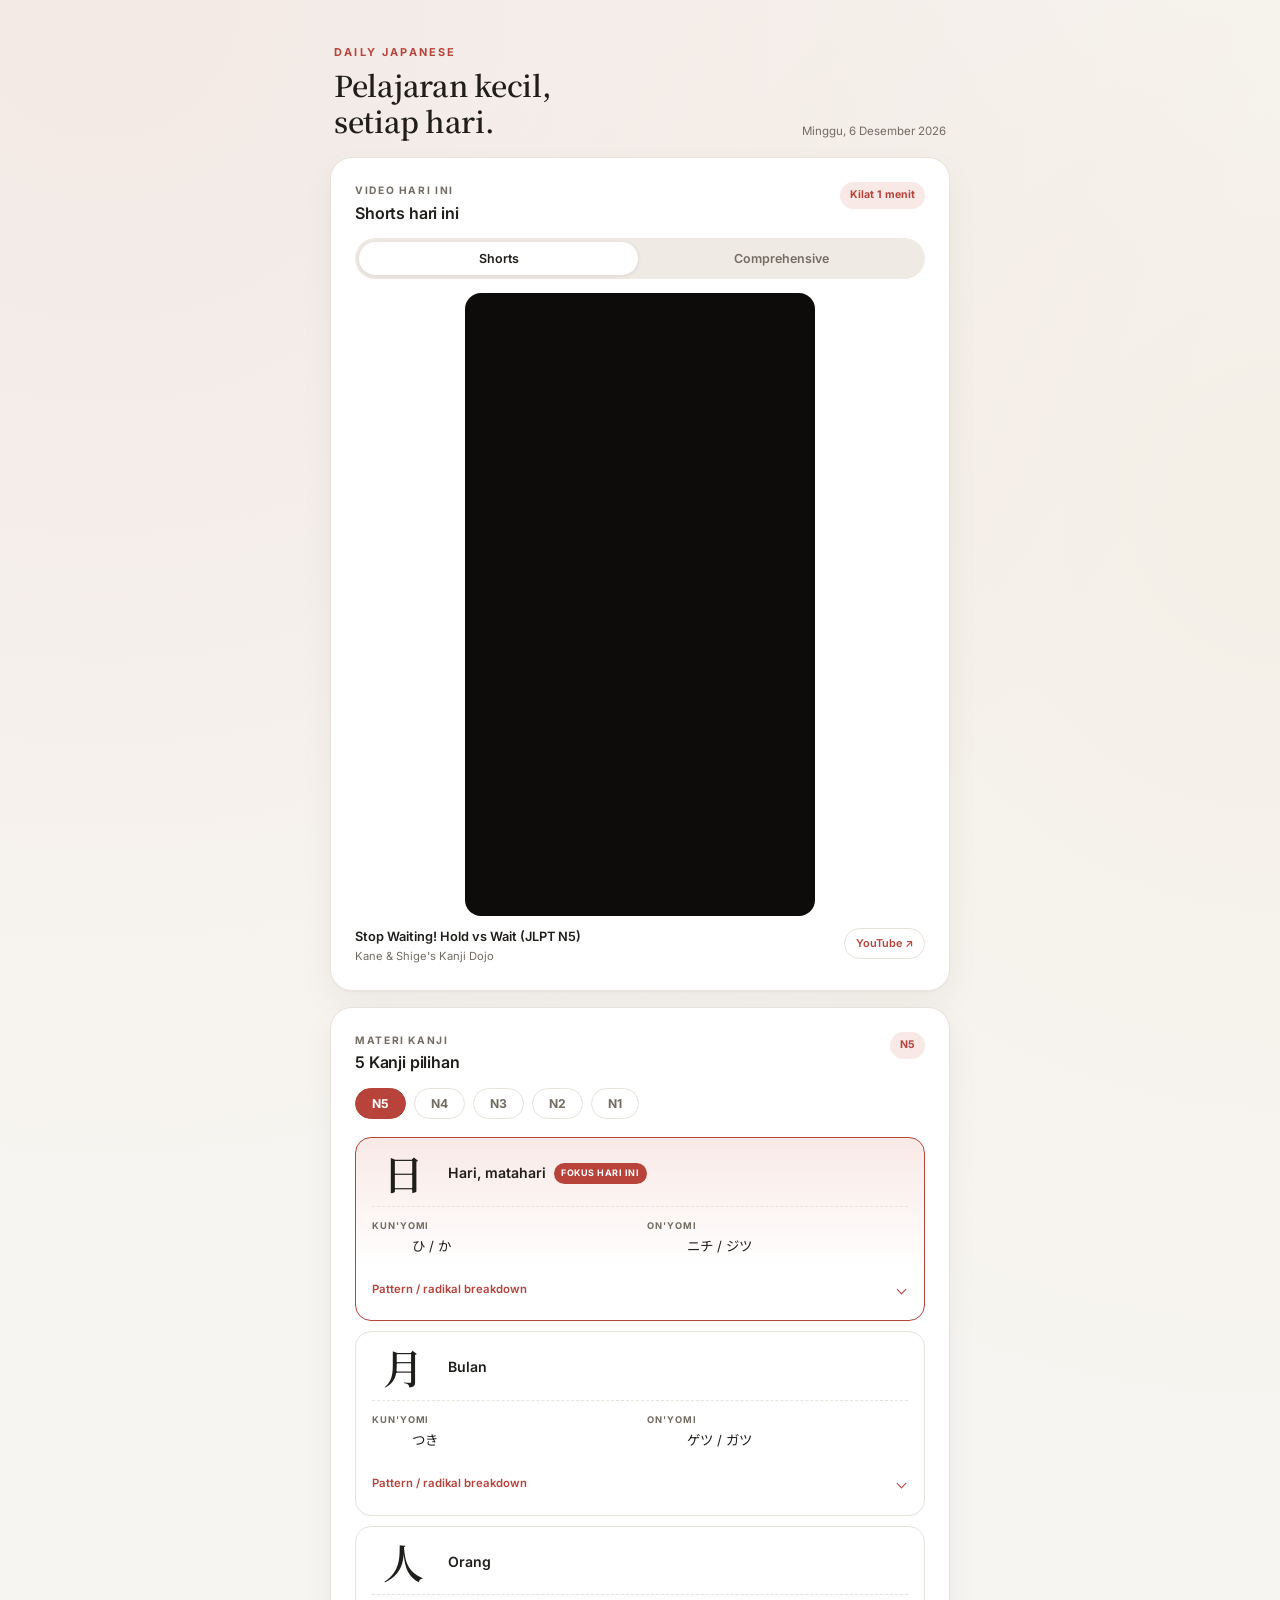
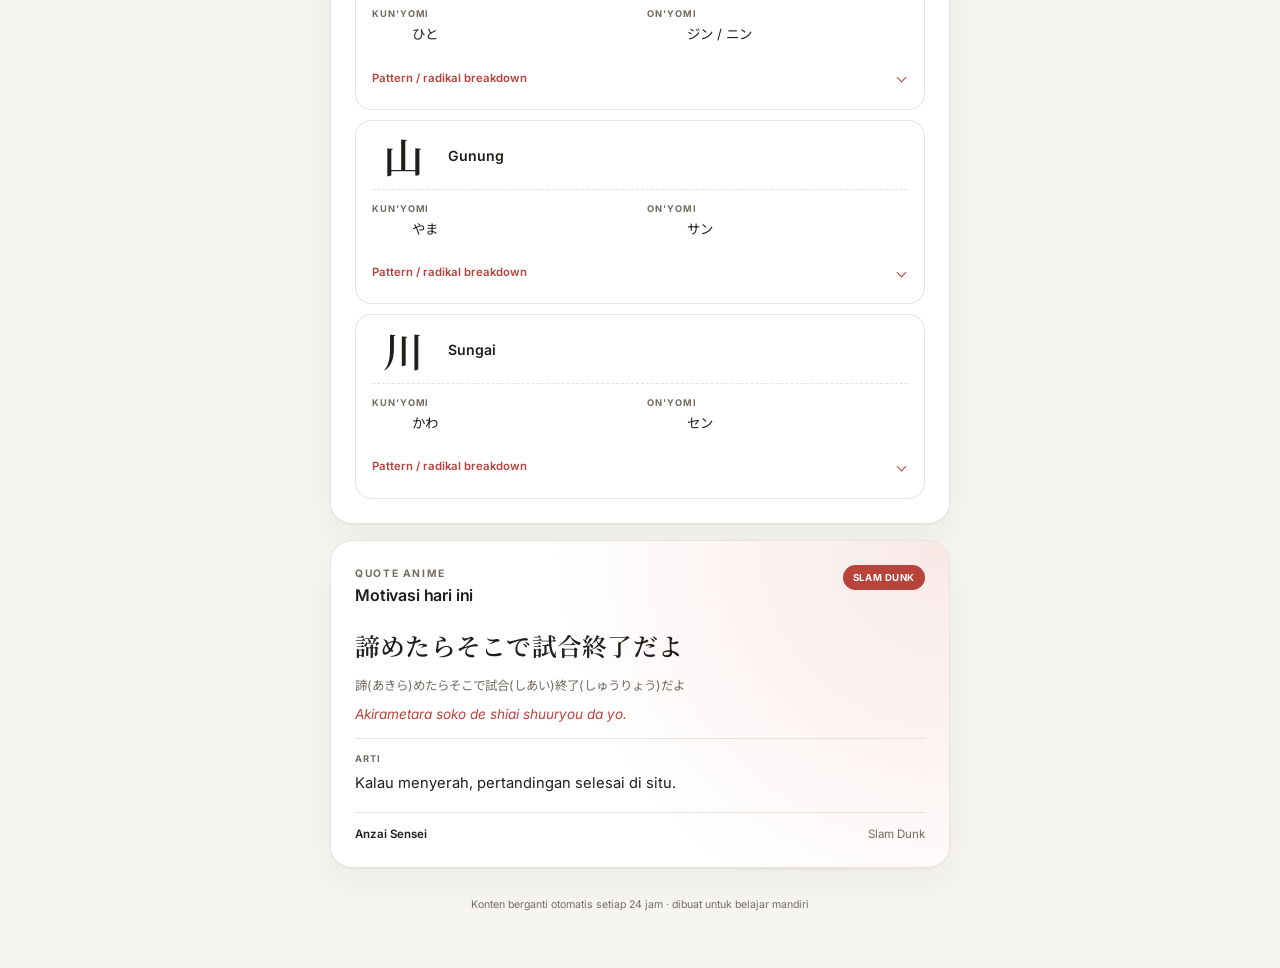
==== index.html @ 921d2162 "Initial commit daily japanese web" ====
<!DOCTYPE html>
<html lang="id">
<head>
  <meta charset="UTF-8">
  <meta name="viewport" content="width=device-width, initial-scale=1.0, viewport-fit=cover">
  <meta name="theme-color" content="#f7f5f1">
  <meta name="description" content="Belajar kanji JLPT N5 sampai N1 dan quote anime motivasi, diperbarui setiap hari.">
  <title>Daily Japanese — Kanji & Quote Anime</title>
  <link rel="preconnect" href="https://fonts.googleapis.com">
  <link rel="preconnect" href="https://fonts.gstatic.com" crossorigin>
  <link href="https://fonts.googleapis.com/css2?family=Inter:wght@400;500;600;700&family=Noto+Sans+JP:wght@400;500;700&family=Noto+Serif+JP:wght@500;600;700&display=swap" rel="stylesheet">
  <style>
    :root {
      --bg: #f7f5f1;
      --bg-soft: #efebe4;
      --surface: #ffffff;
      --text: #201e1a;
      --muted: #726c63;
      --line: #e7e2da;
      --accent: #b8433b;
      --accent-soft: #f8e9e6;
      --radius: 22px;
      --shadow: 0 1px 2px rgba(40, 32, 24, .04), 0 14px 34px rgba(40, 32, 24, .05);
    }

    * { box-sizing: border-box; }

    html {
      -webkit-text-size-adjust: 100%;
      scroll-behavior: smooth;
    }

    body {
      margin: 0;
      min-height: 100dvh;
      color: var(--text);
      font-family: "Inter", "Noto Sans JP", system-ui, -apple-system, sans-serif;
      line-height: 1.6;
      background:
        radial-gradient(circle at 8% 0%, rgba(184, 67, 59, .07), transparent 42%),
        radial-gradient(circle at 100% 20%, rgba(185, 138, 46, .05), transparent 38%),
        var(--bg);
      -webkit-font-smoothing: antialiased;
    }

    a { color: inherit; }

    button { font-family: inherit; }

    .shell {
      width: min(100% - 32px, 620px);
      margin: 0 auto;
      padding: 28px 0 calc(44px + env(safe-area-inset-bottom));
      display: flex;
      flex-direction: column;
      gap: 18px;
    }

    .site-header {
      display: flex;
      align-items: flex-end;
      justify-content: space-between;
      gap: 16px;
      padding: 0 4px;
    }

    .brand {
      margin: 0 0 6px;
      font-size: .68rem;
      font-weight: 700;
      letter-spacing: .2em;
      text-transform: uppercase;
      color: var(--accent);
    }

    .site-header h1 {
      margin: 0;
      font-family: "Noto Serif JP", serif;
      font-size: clamp(1.35rem, 5vw, 1.8rem);
      font-weight: 600;
      line-height: 1.25;
      letter-spacing: -.01em;
    }

    .site-header time {
      max-width: 42%;
      font-size: .72rem;
      line-height: 1.45;
      text-align: right;
      color: var(--muted);
    }

    .state {
      display: flex;
      flex-direction: column;
      align-items: center;
      gap: 12px;
      padding: 48px 22px;
      border: 1px solid var(--line);
      border-radius: var(--radius);
      background: var(--surface);
      color: var(--muted);
      font-size: .85rem;
      text-align: center;
      box-shadow: var(--shadow);
    }

    .state[hidden],
    .content[hidden] { display: none; }

    .state p { margin: 0; }

    .retry {
      border: 0;
      border-radius: 999px;
      padding: 9px 18px;
      background: var(--accent);
      color: #fff;
      font-size: .78rem;
      font-weight: 600;
      cursor: pointer;
    }

    .content {
      display: flex;
      flex-direction: column;
      gap: 16px;
    }

    .content > * {
      animation: rise .55s ease both;
    }

    .content > *:nth-child(2) { animation-delay: .04s; }
    .content > *:nth-child(3) { animation-delay: .08s; }
    .content > *:nth-child(4) { animation-delay: .12s; }

    .panel {
      padding: 18px;
      border: 1px solid var(--line);
      border-radius: var(--radius);
      background: var(--surface);
      box-shadow: var(--shadow);
    }

    .panel-head,
    .quote-head {
      display: flex;
      align-items: flex-start;
      justify-content: space-between;
      gap: 12px;
      margin-bottom: 14px;
    }

    .eyebrow {
      margin: 0 0 4px;
      font-size: .64rem;
      font-weight: 700;
      letter-spacing: .16em;
      text-transform: uppercase;
      color: var(--muted);
    }

    .panel h2 {
      margin: 0;
      font-size: 1rem;
      font-weight: 600;
      line-height: 1.35;
      letter-spacing: -.01em;
    }

    .video-desc,
    .level-tag {
      flex: 0 0 auto;
      padding: 5px 10px;
      border-radius: 999px;
      background: var(--accent-soft);
      color: var(--accent);
      font-size: .66rem;
      font-weight: 700;
      white-space: nowrap;
    }

    .segmented {
      display: grid;
      grid-template-columns: 1fr 1fr;
      gap: 4px;
      margin-bottom: 14px;
      padding: 4px;
      border-radius: 999px;
      background: var(--bg-soft);
    }

    .seg-btn {
      border: 0;
      border-radius: 999px;
      padding: 9px 12px;
      background: transparent;
      color: var(--muted);
      font-size: .78rem;
      font-weight: 600;
      cursor: pointer;
      transition: background .2s ease, color .2s ease, box-shadow .2s ease;
    }

    .seg-btn[aria-pressed="true"] {
      background: var(--surface);
      color: var(--text);
      box-shadow: 0 1px 5px rgba(40, 32, 24, .1);
    }

    .video-frame {
      position: relative;
      width: 100%;
      overflow: hidden;
      border-radius: 16px;
      background: #0d0c0b;
      transition: max-width .25s ease;
    }

    .video-frame.is-short {
      max-width: 320px;
      margin-inline: auto;
      aspect-ratio: 9 / 16;
    }

    .video-frame.is-wide {
      aspect-ratio: 16 / 9;
    }

    .player {
      position: absolute;
      inset: 0;
      width: 100%;
      height: 100%;
      border: 0;
      opacity: 1;
      transition: opacity .3s ease;
    }

    .player.is-loading { opacity: 0; }

    .video-loading {
      position: absolute;
      inset: 0;
      z-index: 2;
      display: flex;
      flex-direction: column;
      align-items: center;
      justify-content: center;
      gap: 10px;
      background: #11100f;
      color: #bdb7ae;
      font-size: .76rem;
    }

    .video-loading[hidden] { display: none; }

    .spinner {
      width: 18px;
      height: 18px;
      border: 2px solid rgba(114, 108, 99, .2);
      border-top-color: var(--accent);
      border-radius: 50%;
      animation: spin .8s linear infinite;
    }

    .spinner--light {
      border-color: rgba(255, 255, 255, .18);
      border-top-color: #fff;
    }

    .video-meta {
      display: flex;
      align-items: flex-start;
      justify-content: space-between;
      gap: 12px;
      margin-top: 12px;
    }

    .video-title {
      margin: 0;
      font-size: .8rem;
      font-weight: 600;
      line-height: 1.45;
    }

    .video-channel {
      margin: 2px 0 0;
      font-size: .7rem;
      color: var(--muted);
    }

    .watch-link {
      flex: 0 0 auto;
      padding: 6px 11px;
      border: 1px solid var(--line);
      border-radius: 999px;
      color: var(--accent);
      font-size: .68rem;
      font-weight: 600;
      text-decoration: none;
      transition: border-color .2s ease;
    }

    .watch-link:hover { border-color: var(--accent); }

    .level-tabs {
      display: flex;
      gap: 8px;
      margin-bottom: 14px;
      padding-bottom: 4px;
      overflow-x: auto;
      scrollbar-width: none;
    }

    .level-tabs::-webkit-scrollbar { display: none; }

    .level-btn {
      flex: 0 0 auto;
      padding: 7px 16px;
      border: 1px solid var(--line);
      border-radius: 999px;
      background: var(--surface);
      color: var(--muted);
      font-size: .76rem;
      font-weight: 700;
      cursor: pointer;
      transition: background .2s ease, border-color .2s ease, color .2s ease;
    }

    .level-btn[aria-pressed="true"] {
      border-color: var(--accent);
      background: var(--accent);
      color: #fff;
    }

    .kanji-list {
      display: grid;
      gap: 10px;
    }

    .kanji-card {
      padding: 15px 16px;
      border: 1px solid var(--line);
      border-radius: 16px;
      background: var(--surface);
      transition: border-color .2s ease, background .2s ease;
    }

    .kanji-card.is-focus {
      border-color: var(--accent);
      background: linear-gradient(180deg, var(--accent-soft), var(--surface) 72%);
    }

    .kanji-head {
      display: flex;
      align-items: center;
      gap: 14px;
    }

    .kanji-char {
      flex: 0 0 62px;
      font-family: "Noto Serif JP", serif;
      font-size: 2.55rem;
      font-weight: 600;
      line-height: 1;
      text-align: center;
    }

    .kanji-info {
      flex: 1;
      min-width: 0;
    }

    .kanji-title-row {
      display: flex;
      flex-wrap: wrap;
      align-items: center;
      gap: 8px;
    }

    .kanji-meaning {
      font-size: .88rem;
      font-weight: 600;
    }

    .focus-badge {
      padding: 3px 7px;
      border-radius: 999px;
      background: var(--accent);
      color: #fff;
      font-size: .56rem;
      font-weight: 700;
      letter-spacing: .06em;
      text-transform: uppercase;
      white-space: nowrap;
    }

    .readings {
      display: grid;
      grid-template-columns: 1fr 1fr;
      gap: 8px 14px;
      margin-top: 12px;
      padding-top: 12px;
      border-top: 1px dashed var(--line);
    }

    .reading-label {
      display: block;
      font-size: .58rem;
      font-weight: 700;
      letter-spacing: .1em;
      text-transform: uppercase;
      color: var(--muted);
    }

    .reading-value {
      display: block;
      margin-top: 2px;
      font-size: .84rem;
    }

    .pattern { margin-top: 8px; }

    .pattern summary {
      display: flex;
      align-items: center;
      justify-content: space-between;
      gap: 10px;
      padding: 7px 0;
      list-style: none;
      color: var(--accent);
      font-size: .71rem;
      font-weight: 600;
      cursor: pointer;
    }

    .pattern summary::-webkit-details-marker { display: none; }

    .chevron {
      width: 7px;
      height: 7px;
      margin-right: 3px;
      border-right: 1.5px solid currentColor;
      border-bottom: 1.5px solid currentColor;
      transform: rotate(45deg);
      transition: transform .2s ease;
    }

    .pattern[open] .chevron { transform: rotate(-135deg); }

    .pattern-text {
      margin: 0;
      padding: 5px 0 2px;
      color: var(--muted);
      font-size: .8rem;
      line-height: 1.7;
    }

    .quote-panel {
      background:
        radial-gradient(circle at 100% 0%, var(--accent-soft), transparent 58%),
        var(--surface);
    }

    .badge {
      flex: 0 0 auto;
      padding: 5px 10px;
      border-radius: 999px;
      background: var(--accent);
      color: #fff;
      font-size: .6rem;
      font-weight: 700;
      letter-spacing: .06em;
      text-transform: uppercase;
      white-space: nowrap;
    }

    .quote-body {
      margin: 16px 0 0;
      padding: 0;
    }

    .quote-kanji {
      margin: 0;
      font-family: "Noto Serif JP", serif;
      font-size: clamp(1.15rem, 4.6vw, 1.55rem);
      font-weight: 600;
      line-height: 1.8;
      letter-spacing: .01em;
    }

    .quote-furigana {
      margin: 8px 0 0;
      color: var(--muted);
      font-size: .78rem;
      line-height: 1.7;
    }

    .quote-romaji {
      margin: 8px 0 0;
      color: var(--accent);
      font-size: .85rem;
      font-style: italic;
      line-height: 1.6;
    }

    .quote-translation {
      margin: 12px 0 0;
      padding-top: 12px;
      border-top: 1px solid var(--line);
      font-size: .92rem;
      line-height: 1.7;
    }

    .quote-translation::before {
      content: "Arti";
      display: block;
      margin-bottom: 4px;
      color: var(--muted);
      font-size: .58rem;
      font-weight: 700;
      font-style: normal;
      letter-spacing: .1em;
      text-transform: uppercase;
    }

    .quote-source {
      display: flex;
      align-items: center;
      justify-content: space-between;
      gap: 12px;
      margin-top: 16px;
      padding-top: 12px;
      border-top: 1px solid var(--line);
      font-size: .72rem;
    }

    .quote-source #quoteCharacter { font-weight: 600; }

    .quote-anime { color: var(--muted); text-align: right; }

    .quote-panel.is-updating .quote-body {
      animation: quoteIn .45s ease;
    }

    .site-footer {
      padding-top: 2px;
      color: var(--muted);
      font-size: .66rem;
      text-align: center;
    }

    :focus-visible {
      outline: 2px solid var(--accent);
      outline-offset: 2px;
    }

    @keyframes spin { to { transform: rotate(360deg); } }

    @keyframes rise {
      from { opacity: 0; transform: translateY(10px); }
      to { opacity: 1; transform: translateY(0); }
    }

    @keyframes quoteIn {
      from { opacity: .35; transform: translateY(4px); }
      to { opacity: 1; transform: translateY(0); }
    }

    @media (min-width: 560px) {
      .shell { padding-top: 44px; }
      .panel { padding: 24px; }
      .video-frame.is-short { max-width: 350px; }
    }

    @media (prefers-color-scheme: dark) {
      :root {
        --bg: #12110f;
        --bg-soft: #211e1a;
        --surface: #1b1916;
        --text: #f2eee7;
        --muted: #a49c91;
        --line: #2e2a24;
        --accent: #e07a70;
        --accent-soft: #2c1e1b;
        --shadow: 0 1px 2px rgba(0, 0, 0, .2), 0 14px 34px rgba(0, 0, 0, .22);
      }

      .video-frame { background: #000; }

      .level-btn[aria-pressed="true"],
      .badge,
      .focus-badge,
      .retry { color: #1b1916; }
    }

    @media (prefers-reduced-motion: reduce) {
      html { scroll-behavior: auto; }
      .content > *,
      .quote-panel.is-updating .quote-body { animation: none; }
      .video-frame,
      .player,
      .seg-btn,
      .level-btn { transition: none; }
    }
  </style>
</head>
<body>
  <main class="shell" id="app">
    <header class="site-header">
      <div>
        <p class="brand">Daily Japanese</p>
        <h1>Pelajaran kecil,<br>setiap hari.</h1>
      </div>
      <time id="today" datetime=""></time>
    </header>

    <div class="state" id="state" role="status" aria-live="polite">
      <span class="spinner" aria-hidden="true"></span>
      <p id="stateText">Memuat data harian…</p>
      <button class="retry" id="retry" type="button" hidden>Coba lagi</button>
    </div>

    <div class="content" id="content" hidden>
      <section class="panel video-panel" aria-labelledby="videoHeading">
        <div class="panel-head">
          <div>
            <p class="eyebrow">Video hari ini</p>
            <h2 id="videoHeading">Pilih mode belajar</h2>
          </div>
          <span class="video-desc" id="videoDesc">—</span>
        </div>

        <div class="segmented" id="videoModes" role="group" aria-label="Mode video"></div>

        <div class="video-frame is-short" id="videoFrame">
          <iframe
            class="player is-loading"
            id="video"
            title="Video pembelajaran"
            src="about:blank"
            allow="accelerometer; autoplay; clipboard-write; encrypted-media; gyroscope; picture-in-picture; web-share"
            referrerpolicy="strict-origin-when-cross-origin"
            allowfullscreen
          ></iframe>
          <div class="video-loading" id="videoLoading">
            <span class="spinner spinner--light" aria-hidden="true"></span>
            <span>Memuat video…</span>
          </div>
        </div>

        <div class="video-meta">
          <div>
            <p class="video-title" id="videoTitle">—</p>
            <p class="video-channel" id="videoChannel">—</p>
          </div>
          <a class="watch-link" id="videoWatch" href="#" target="_blank" rel="noopener noreferrer">YouTube ↗</a>
        </div>
      </section>

      <section class="panel kanji-panel" aria-labelledby="kanjiHeading">
        <div class="panel-head">
          <div>
            <p class="eyebrow">Materi kanji</p>
            <h2><span id="kanjiCount">5</span> <span id="kanjiHeading">Kanji pilihan</span></h2>
          </div>
          <span class="level-tag" id="levelLabel">N5</span>
        </div>

        <div class="level-tabs" id="levelTabs" role="group" aria-label="Filter level JLPT"></div>
        <div class="kanji-list" id="kanjiList" aria-live="polite"></div>
      </section>

      <section class="panel quote-panel" id="quotePanel" aria-labelledby="quoteHeading">
        <div class="quote-head">
          <div>
            <p class="eyebrow">Quote anime</p>
            <h2 id="quoteHeading">Motivasi hari ini</h2>
          </div>
          <span class="badge" id="quoteBadge">Anime</span>
        </div>

        <blockquote class="quote-body">
          <p class="quote-kanji" id="quoteKanji"></p>
          <p class="quote-furigana" id="quoteFurigana"></p>
          <p class="quote-romaji" id="quoteRomaji"></p>
          <p class="quote-translation" id="quoteTranslation"></p>
        </blockquote>

        <footer class="quote-source">
          <span id="quoteCharacter">—</span>
          <span class="quote-anime" id="quoteAnime">—</span>
        </footer>
      </section>

      <p class="site-footer">Konten berganti otomatis setiap 24 jam · dibuat untuk belajar mandiri</p>
    </div>
  </main>

  <noscript>Website ini membutuhkan JavaScript untuk memuat materi harian.</noscript>
  <script src="app.js"></script>
</body>
</html>
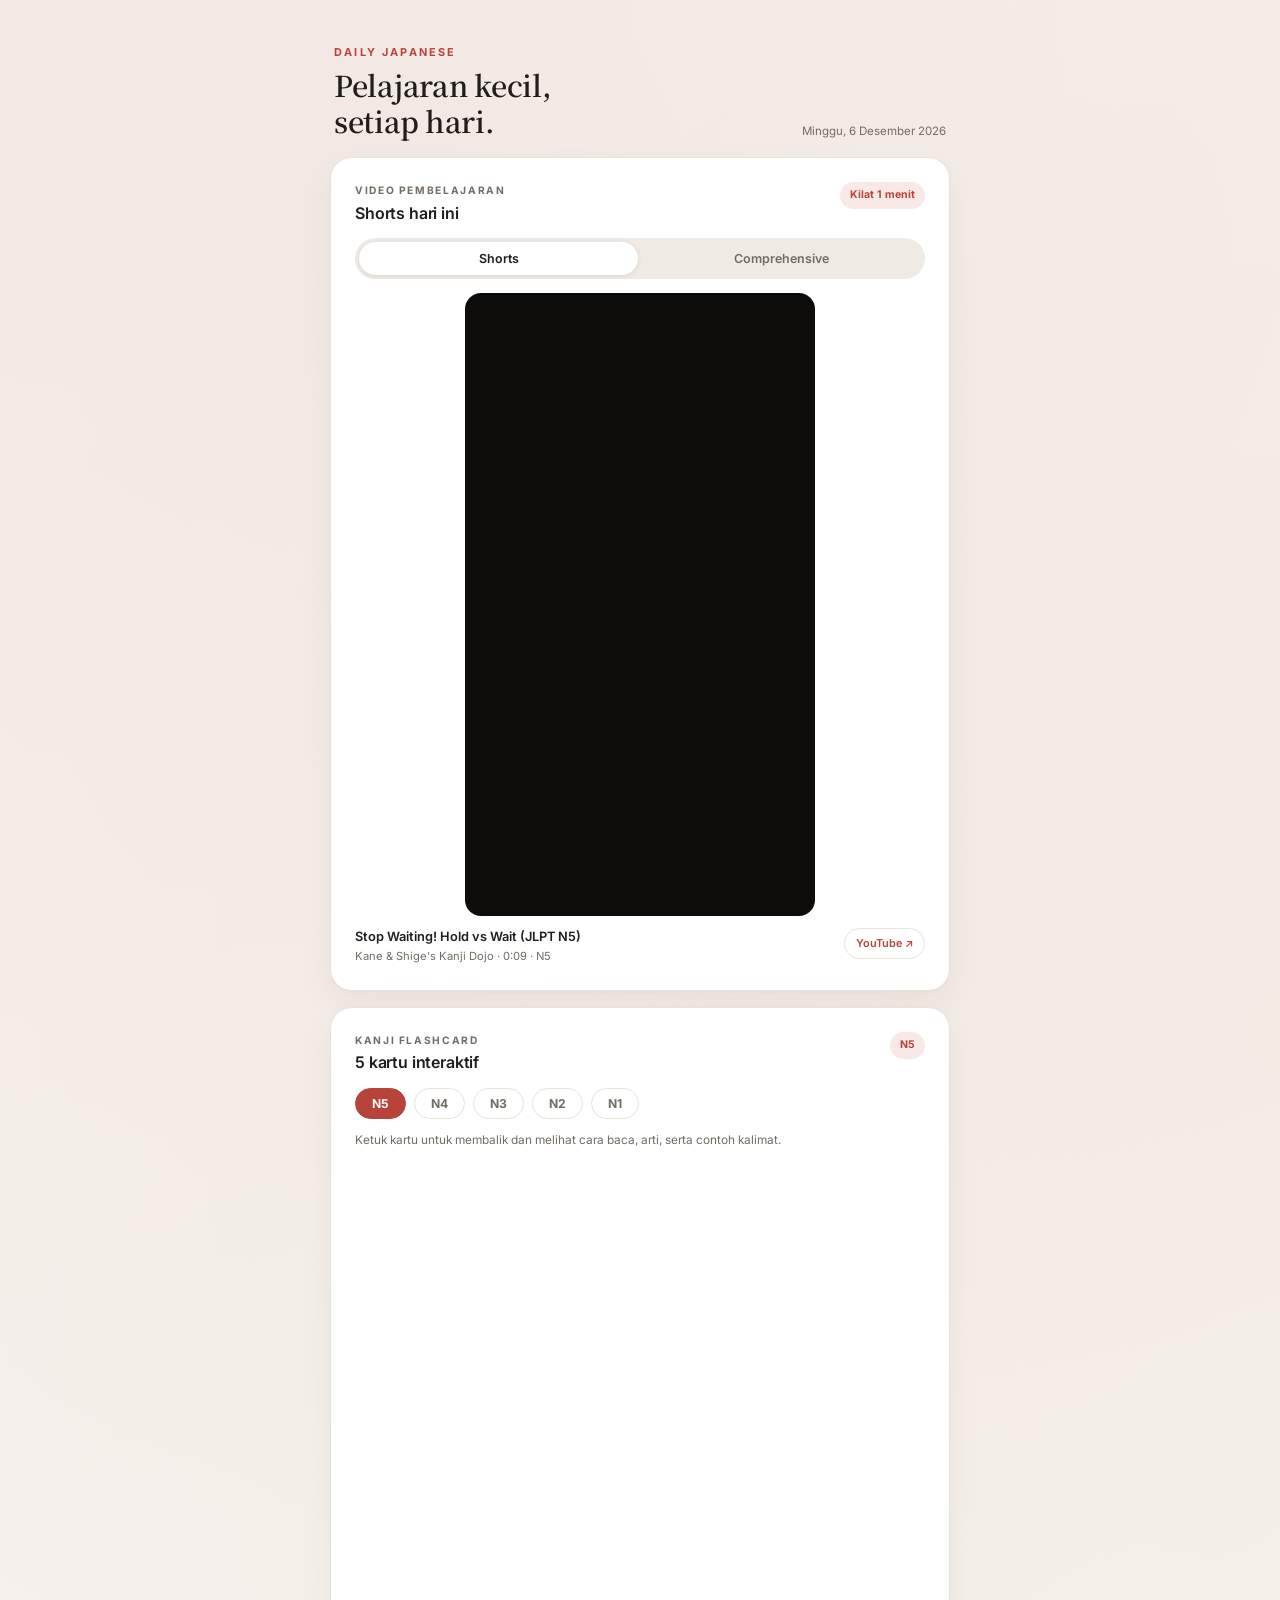
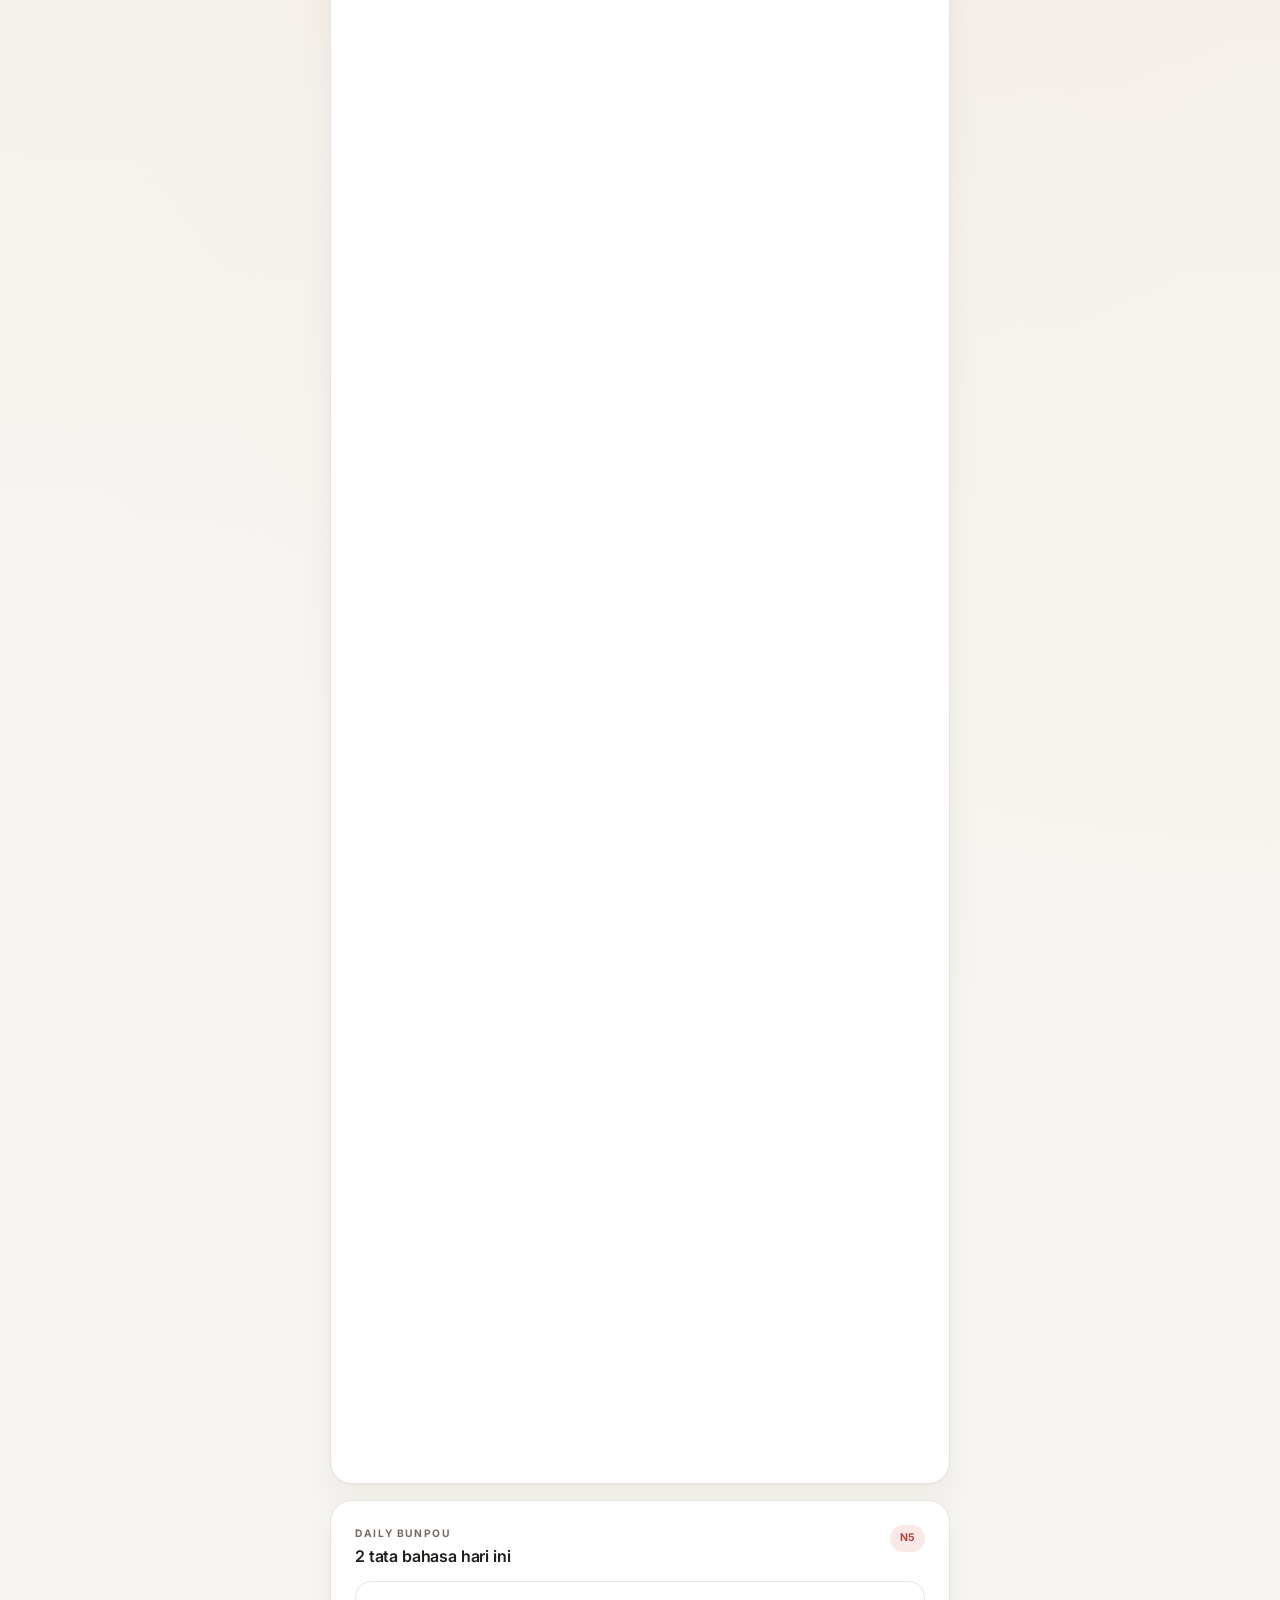
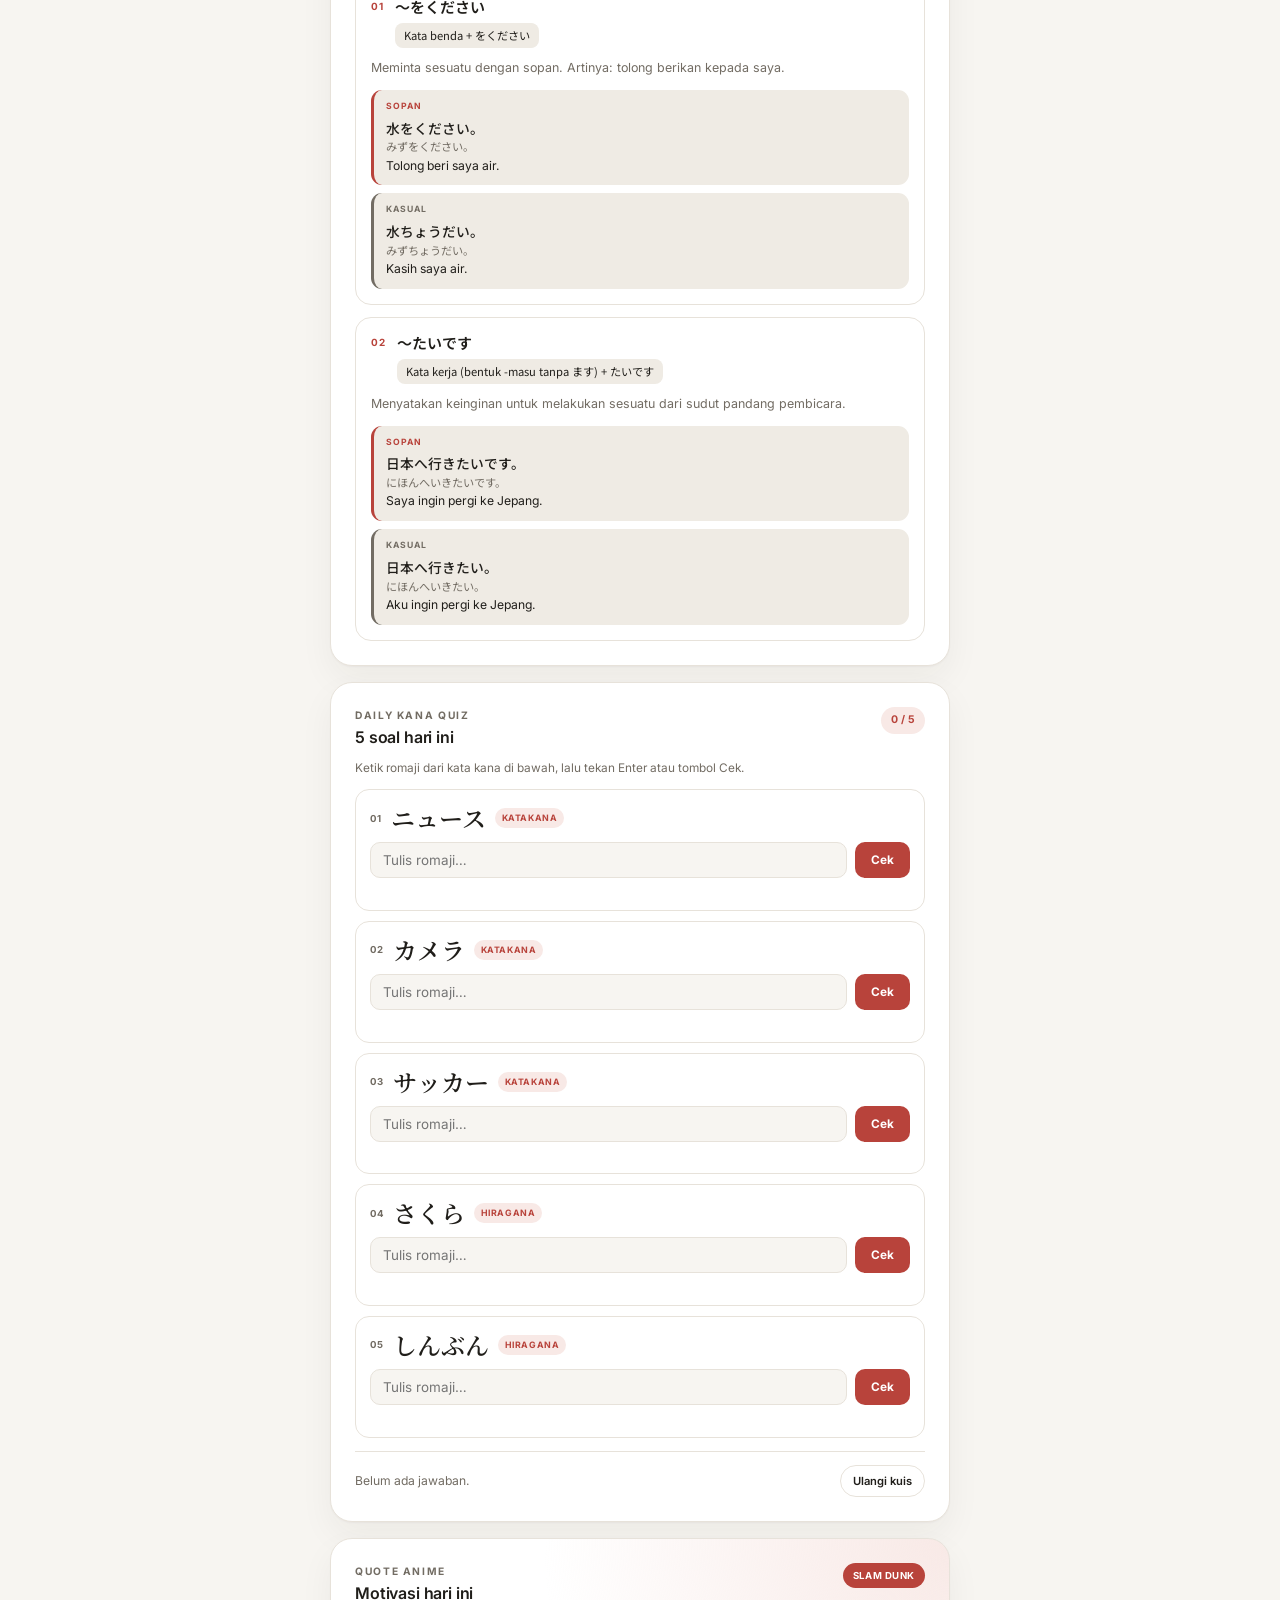
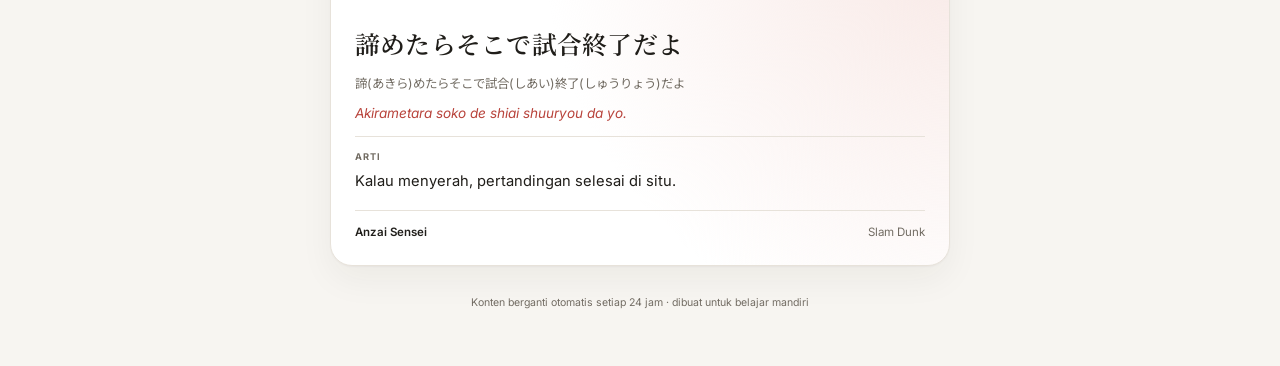
==== commit 73caba79: "Add flashcard, daily kana quiz, less than 40m video, and daily bunpou features" ====
--- a/index.html
+++ b/index.html
@@ -4,8 +4,8 @@
   <meta charset="UTF-8">
   <meta name="viewport" content="width=device-width, initial-scale=1.0, viewport-fit=cover">
   <meta name="theme-color" content="#f7f5f1">
-  <meta name="description" content="Belajar kanji JLPT N5 sampai N1 dan quote anime motivasi, diperbarui setiap hari.">
-  <title>Daily Japanese — Kanji & Quote Anime</title>
+  <meta name="description" content="Belajar kanji dengan flashcard, kuis kana harian, bunpou, video, dan quote anime motivasi.">
+  <title>Daily Japanese — Flashcard, Kuis Kana & Bunpou</title>
   <link rel="preconnect" href="https://fonts.googleapis.com">
   <link rel="preconnect" href="https://fonts.gstatic.com" crossorigin>
   <link href="https://fonts.googleapis.com/css2?family=Inter:wght@400;500;600;700&family=Noto+Sans+JP:wght@400;500;700&family=Noto+Serif+JP:wght@500;600;700&display=swap" rel="stylesheet">
@@ -19,6 +19,10 @@
       --line: #e7e2da;
       --accent: #b8433b;
       --accent-soft: #f8e9e6;
+      --success: #2f7d5b;
+      --success-soft: #e9f4ee;
+      --danger: #b8433b;
+      --danger-soft: #f8e9e6;
       --radius: 22px;
       --shadow: 0 1px 2px rgba(40, 32, 24, .04), 0 14px 34px rgba(40, 32, 24, .05);
     }
@@ -45,7 +49,9 @@
 
     a { color: inherit; }
 
-    button { font-family: inherit; }
+    button, input { font-family: inherit; }
+
+    [hidden] { display: none !important; }
 
     .shell {
       width: min(100% - 32px, 620px);
@@ -105,9 +111,6 @@
       box-shadow: var(--shadow);
     }
 
-    .state[hidden],
-    .content[hidden] { display: none; }
-
     .state p { margin: 0; }
 
     .retry {
@@ -127,13 +130,11 @@
       gap: 16px;
     }
 
-    .content > * {
-      animation: rise .55s ease both;
-    }
-
+    .content > * { animation: rise .55s ease both; }
     .content > *:nth-child(2) { animation-delay: .04s; }
     .content > *:nth-child(3) { animation-delay: .08s; }
     .content > *:nth-child(4) { animation-delay: .12s; }
+    .content > *:nth-child(5) { animation-delay: .16s; }
 
     .panel {
       padding: 18px;
@@ -181,6 +182,13 @@
       white-space: nowrap;
     }
 
+    .hint-text {
+      margin: -4px 0 12px;
+      color: var(--muted);
+      font-size: .74rem;
+      line-height: 1.55;
+    }
+
     .segmented {
       display: grid;
       grid-template-columns: 1fr 1fr;
@@ -224,9 +232,7 @@
       aspect-ratio: 9 / 16;
     }
 
-    .video-frame.is-wide {
-      aspect-ratio: 16 / 9;
-    }
+    .video-frame.is-wide { aspect-ratio: 16 / 9; }
 
     .player {
       position: absolute;
@@ -254,8 +260,6 @@
       font-size: .76rem;
     }
 
-    .video-loading[hidden] { display: none; }
-
     .spinner {
       width: 18px;
       height: 18px;
@@ -291,6 +295,13 @@
       color: var(--muted);
     }
 
+    .video-links {
+      display: flex;
+      flex-wrap: wrap;
+      justify-content: flex-end;
+      gap: 6px;
+    }
+
     .watch-link {
       flex: 0 0 auto;
       padding: 6px 11px;
@@ -308,7 +319,7 @@
     .level-tabs {
       display: flex;
       gap: 8px;
-      margin-bottom: 14px;
+      margin-bottom: 12px;
       padding-bottom: 4px;
       overflow-x: auto;
       scrollbar-width: none;
@@ -337,125 +348,449 @@
 
     .kanji-list {
       display: grid;
-      gap: 10px;
-    }
-
-    .kanji-card {
-      padding: 15px 16px;
+      gap: 12px;
+    }
+
+    .flashcard {
+      position: relative;
+      display: block;
+      width: 100%;
+      height: 390px;
+      padding: 0;
+      border: 0;
+      background: transparent;
+      color: var(--text);
+      font: inherit;
+      text-align: left;
+      perspective: 1200px;
+      cursor: pointer;
+    }
+
+    .flashcard-inner {
+      position: relative;
+      display: block;
+      width: 100%;
+      height: 100%;
+      transform-style: preserve-3d;
+      transition: transform .65s cubic-bezier(.2, .8, .2, 1);
+    }
+
+    .flashcard.is-flipped .flashcard-inner { transform: rotateY(180deg); }
+
+    .flashcard-face {
+      position: absolute;
+      inset: 0;
+      display: flex;
+      flex-direction: column;
+      padding: 18px;
+      border: 1px solid var(--line);
+      border-radius: 18px;
+      background: var(--surface);
+      box-shadow: var(--shadow);
+      overflow: hidden;
+      backface-visibility: hidden;
+      -webkit-backface-visibility: hidden;
+    }
+
+    .flashcard-front {
+      align-items: center;
+      justify-content: center;
+      gap: 14px;
+      text-align: center;
+      background: linear-gradient(180deg, var(--surface), var(--bg-soft));
+    }
+
+    .flashcard.is-focus .flashcard-face { border-color: var(--accent); }
+
+    .flashcard.is-focus .flashcard-front {
+      background: linear-gradient(180deg, var(--accent-soft), var(--surface) 78%);
+    }
+
+    .flashcard-badge {
+      position: absolute;
+      top: 13px;
+      left: 13px;
+      padding: 3px 8px;
+      border-radius: 999px;
+      background: var(--accent);
+      color: #fff;
+      font-size: .55rem;
+      font-weight: 700;
+      letter-spacing: .06em;
+      text-transform: uppercase;
+    }
+
+    .flashcard-index {
+      position: absolute;
+      top: 14px;
+      right: 15px;
+      color: var(--muted);
+      font-size: .6rem;
+      font-weight: 700;
+      letter-spacing: .1em;
+      text-transform: uppercase;
+    }
+
+    .flashcard-kanji {
+      font-family: "Noto Serif JP", serif;
+      font-size: 4.6rem;
+      font-weight: 600;
+      line-height: 1;
+    }
+
+    .flashcard-hint {
+      display: inline-flex;
+      align-items: center;
+      gap: 6px;
+      color: var(--muted);
+      font-size: .7rem;
+    }
+
+    .flashcard-hint::before {
+      content: "";
+      width: 7px;
+      height: 7px;
+      border-right: 1.5px solid currentColor;
+      border-top: 1.5px solid currentColor;
+      transform: rotate(45deg);
+    }
+
+    .flashcard-back {
+      transform: rotateY(180deg);
+      overflow-y: auto;
+      scrollbar-width: thin;
+    }
+
+    .flashcard-back-head {
+      display: flex;
+      align-items: center;
+      gap: 12px;
+      padding-bottom: 10px;
+      border-bottom: 1px solid var(--line);
+    }
+
+    .flashcard-back-info {
+      display: flex;
+      flex-direction: column;
+      min-width: 0;
+    }
+
+    .flashcard-back-kanji {
+      font-family: "Noto Serif JP", serif;
+      font-size: 2rem;
+      font-weight: 600;
+      line-height: 1;
+    }
+
+    .flashcard-back-meaning {
+      font-size: .85rem;
+      font-weight: 600;
+      line-height: 1.4;
+    }
+
+    .flashcard-back-level {
+      display: block;
+      margin-top: 2px;
+      color: var(--muted);
+      font-size: .6rem;
+      font-weight: 700;
+      letter-spacing: .1em;
+      text-transform: uppercase;
+    }
+
+    .flashcard-reading-grid {
+      display: grid;
+      grid-template-columns: 1fr 1fr;
+      gap: 8px;
+      padding: 10px 0;
+      border-bottom: 1px dashed var(--line);
+    }
+
+    .flashcard-reading-label {
+      display: block;
+      color: var(--muted);
+      font-size: .56rem;
+      font-weight: 700;
+      letter-spacing: .1em;
+      text-transform: uppercase;
+    }
+
+    .flashcard-reading-value {
+      display: block;
+      margin-top: 1px;
+      font-size: .8rem;
+    }
+
+    .flashcard-example,
+    .flashcard-pattern {
+      display: flex;
+      flex-direction: column;
+      gap: 2px;
+      margin-top: 10px;
+    }
+
+    .flashcard-pattern {
+      padding-top: 10px;
+      border-top: 1px dashed var(--line);
+    }
+
+    .example-label {
+      margin-bottom: 2px;
+      color: var(--accent);
+      font-size: .56rem;
+      font-weight: 700;
+      letter-spacing: .12em;
+      text-transform: uppercase;
+    }
+
+    .example-jp {
+      margin: 0;
+      font-family: "Noto Sans JP", sans-serif;
+      font-size: .86rem;
+      font-weight: 500;
+      line-height: 1.65;
+    }
+
+    .example-reading {
+      margin: 0;
+      color: var(--muted);
+      font-size: .7rem;
+      line-height: 1.55;
+    }
+
+    .example-meaning {
+      margin: 0;
+      font-size: .76rem;
+      line-height: 1.55;
+    }
+
+    .flashcard-pattern .pattern-text {
+      margin: 0;
+      color: var(--muted);
+      font-size: .7rem;
+      line-height: 1.55;
+    }
+
+    .grammar-list {
+      display: grid;
+      gap: 12px;
+    }
+
+    .grammar-card {
+      padding: 15px;
       border: 1px solid var(--line);
       border-radius: 16px;
       background: var(--surface);
+    }
+
+    .grammar-head {
+      display: flex;
+      align-items: flex-start;
+      gap: 11px;
+    }
+
+    .grammar-number {
+      flex: 0 0 auto;
+      padding-top: 2px;
+      color: var(--accent);
+      font-size: .62rem;
+      font-weight: 700;
+      letter-spacing: .08em;
+    }
+
+    .grammar-body {
+      min-width: 0;
+    }
+
+    .grammar-title {
+      margin: 0;
+      font-size: .94rem;
+      font-weight: 600;
+      line-height: 1.4;
+    }
+
+    .grammar-pattern {
+      display: inline-block;
+      margin-top: 5px;
+      padding: 4px 9px;
+      border-radius: 8px;
+      background: var(--bg-soft);
+      font-family: "Noto Sans JP", monospace;
+      font-size: .7rem;
+      line-height: 1.5;
+    }
+
+    .grammar-explanation {
+      margin: 10px 0 0;
+      color: var(--muted);
+      font-size: .78rem;
+      line-height: 1.65;
+    }
+
+    .grammar-examples {
+      display: grid;
+      gap: 8px;
+      margin-top: 11px;
+    }
+
+    .example-block {
+      padding: 10px 12px;
+      border-radius: 11px;
+      background: var(--bg-soft);
+    }
+
+    .example-block--formal { border-left: 3px solid var(--accent); }
+    .example-block--casual { border-left: 3px solid var(--muted); }
+
+    .example-tag {
+      display: block;
+      margin-bottom: 3px;
+      color: var(--accent);
+      font-size: .54rem;
+      font-weight: 700;
+      letter-spacing: .11em;
+      text-transform: uppercase;
+    }
+
+    .example-tag--casual { color: var(--muted); }
+
+    .quiz-list {
+      display: grid;
+      gap: 10px;
+    }
+
+    .quiz-item {
+      padding: 13px 14px;
+      border: 1px solid var(--line);
+      border-radius: 14px;
+      background: var(--surface);
       transition: border-color .2s ease, background .2s ease;
     }
 
-    .kanji-card.is-focus {
-      border-color: var(--accent);
-      background: linear-gradient(180deg, var(--accent-soft), var(--surface) 72%);
-    }
-
-    .kanji-head {
-      display: flex;
+    .quiz-item.is-correct {
+      border-color: var(--success);
+      background: var(--success-soft);
+    }
+
+    .quiz-item.is-wrong {
+      border-color: var(--danger);
+      background: var(--danger-soft);
+    }
+
+    .quiz-question {
+      display: flex;
+      flex-wrap: wrap;
       align-items: center;
-      gap: 14px;
-    }
-
-    .kanji-char {
-      flex: 0 0 62px;
+      gap: 9px;
+    }
+
+    .quiz-number {
+      color: var(--muted);
+      font-size: .6rem;
+      font-weight: 700;
+      letter-spacing: .08em;
+    }
+
+    .quiz-kana {
       font-family: "Noto Serif JP", serif;
-      font-size: 2.55rem;
-      font-weight: 600;
-      line-height: 1;
-      text-align: center;
-    }
-
-    .kanji-info {
+      font-size: 1.5rem;
+      font-weight: 600;
+      line-height: 1.25;
+    }
+
+    .quiz-type {
+      padding: 3px 7px;
+      border-radius: 999px;
+      background: var(--accent-soft);
+      color: var(--accent);
+      font-size: .55rem;
+      font-weight: 700;
+      letter-spacing: .07em;
+      text-transform: uppercase;
+    }
+
+    .quiz-form {
+      display: flex;
+      gap: 8px;
+      margin-top: 9px;
+    }
+
+    .quiz-input {
       flex: 1;
       min-width: 0;
-    }
-
-    .kanji-title-row {
-      display: flex;
-      flex-wrap: wrap;
-      align-items: center;
-      gap: 8px;
-    }
-
-    .kanji-meaning {
-      font-size: .88rem;
-      font-weight: 600;
-    }
-
-    .focus-badge {
-      padding: 3px 7px;
-      border-radius: 999px;
+      padding: 9px 12px;
+      border: 1px solid var(--line);
+      border-radius: 10px;
+      background: var(--bg);
+      color: var(--text);
+      font-size: .84rem;
+    }
+
+    .quiz-input:focus {
+      border-color: var(--accent);
+      outline: none;
+      box-shadow: 0 0 0 3px var(--accent-soft);
+    }
+
+    .quiz-input:disabled { opacity: .7; }
+
+    .quiz-submit {
+      flex: 0 0 auto;
+      border: 0;
+      border-radius: 10px;
+      padding: 0 16px;
       background: var(--accent);
       color: #fff;
-      font-size: .56rem;
-      font-weight: 700;
-      letter-spacing: .06em;
-      text-transform: uppercase;
-      white-space: nowrap;
-    }
-
-    .readings {
-      display: grid;
-      grid-template-columns: 1fr 1fr;
-      gap: 8px 14px;
-      margin-top: 12px;
-      padding-top: 12px;
-      border-top: 1px dashed var(--line);
-    }
-
-    .reading-label {
-      display: block;
-      font-size: .58rem;
-      font-weight: 700;
-      letter-spacing: .1em;
-      text-transform: uppercase;
-      color: var(--muted);
-    }
-
-    .reading-value {
-      display: block;
-      margin-top: 2px;
-      font-size: .84rem;
-    }
-
-    .pattern { margin-top: 8px; }
-
-    .pattern summary {
+      font-size: .74rem;
+      font-weight: 700;
+      cursor: pointer;
+    }
+
+    .quiz-submit:disabled { opacity: .55; cursor: default; }
+
+    .quiz-feedback {
+      min-height: 1.1em;
+      margin: 6px 0 0;
+      font-size: .72rem;
+      font-weight: 600;
+    }
+
+    .quiz-feedback.is-correct { color: var(--success); }
+    .quiz-feedback.is-wrong { color: var(--danger); }
+
+    .quiz-footer {
       display: flex;
       align-items: center;
       justify-content: space-between;
-      gap: 10px;
-      padding: 7px 0;
-      list-style: none;
+      gap: 12px;
+      margin-top: 13px;
+      padding-top: 13px;
+      border-top: 1px solid var(--line);
+    }
+
+    .quiz-message {
+      margin: 0;
+      color: var(--muted);
+      font-size: .76rem;
+      line-height: 1.5;
+    }
+
+    .ghost-btn {
+      flex: 0 0 auto;
+      padding: 8px 12px;
+      border: 1px solid var(--line);
+      border-radius: 999px;
+      background: transparent;
+      color: var(--text);
+      font-size: .7rem;
+      font-weight: 600;
+      cursor: pointer;
+      transition: border-color .2s ease, color .2s ease;
+    }
+
+    .ghost-btn:hover {
+      border-color: var(--accent);
       color: var(--accent);
-      font-size: .71rem;
-      font-weight: 600;
-      cursor: pointer;
-    }
-
-    .pattern summary::-webkit-details-marker { display: none; }
-
-    .chevron {
-      width: 7px;
-      height: 7px;
-      margin-right: 3px;
-      border-right: 1.5px solid currentColor;
-      border-bottom: 1.5px solid currentColor;
-      transform: rotate(45deg);
-      transition: transform .2s ease;
-    }
-
-    .pattern[open] .chevron { transform: rotate(-135deg); }
-
-    .pattern-text {
-      margin: 0;
-      padding: 5px 0 2px;
-      color: var(--muted);
-      font-size: .8rem;
-      line-height: 1.7;
     }
 
     .quote-panel {
@@ -541,9 +876,7 @@
 
     .quote-anime { color: var(--muted); text-align: right; }
 
-    .quote-panel.is-updating .quote-body {
-      animation: quoteIn .45s ease;
-    }
+    .quote-panel.is-updating .quote-body { animation: quoteIn .45s ease; }
 
     .site-footer {
       padding-top: 2px;
@@ -573,6 +906,7 @@
       .shell { padding-top: 44px; }
       .panel { padding: 24px; }
       .video-frame.is-short { max-width: 350px; }
+      .flashcard { height: 370px; }
     }
 
     @media (prefers-color-scheme: dark) {
@@ -585,6 +919,10 @@
         --line: #2e2a24;
         --accent: #e07a70;
         --accent-soft: #2c1e1b;
+        --success: #6fbf95;
+        --success-soft: #1b2a22;
+        --danger: #e07a70;
+        --danger-soft: #2c1e1b;
         --shadow: 0 1px 2px rgba(0, 0, 0, .2), 0 14px 34px rgba(0, 0, 0, .22);
       }
 
@@ -593,13 +931,16 @@
       .level-btn[aria-pressed="true"],
       .badge,
       .focus-badge,
-      .retry { color: #1b1916; }
+      .flashcard-badge,
+      .retry,
+      .quiz-submit { color: #1b1916; }
     }
 
     @media (prefers-reduced-motion: reduce) {
       html { scroll-behavior: auto; }
       .content > *,
       .quote-panel.is-updating .quote-body { animation: none; }
+      .flashcard-inner,
       .video-frame,
       .player,
       .seg-btn,
@@ -627,7 +968,7 @@
       <section class="panel video-panel" aria-labelledby="videoHeading">
         <div class="panel-head">
           <div>
-            <p class="eyebrow">Video hari ini</p>
+            <p class="eyebrow">Video pembelajaran</p>
             <h2 id="videoHeading">Pilih mode belajar</h2>
           </div>
           <span class="video-desc" id="videoDesc">—</span>
@@ -656,21 +997,54 @@
             <p class="video-title" id="videoTitle">—</p>
             <p class="video-channel" id="videoChannel">—</p>
           </div>
-          <a class="watch-link" id="videoWatch" href="#" target="_blank" rel="noopener noreferrer">YouTube ↗</a>
+          <div class="video-links">
+            <a class="watch-link" id="videoWatch" href="#" target="_blank" rel="noopener noreferrer">YouTube ↗</a>
+            <a class="watch-link" id="videoPlaylist" href="#" target="_blank" rel="noopener noreferrer" hidden>Playlist ↗</a>
+          </div>
         </div>
       </section>
 
       <section class="panel kanji-panel" aria-labelledby="kanjiHeading">
         <div class="panel-head">
           <div>
-            <p class="eyebrow">Materi kanji</p>
-            <h2><span id="kanjiCount">5</span> <span id="kanjiHeading">Kanji pilihan</span></h2>
+            <p class="eyebrow">Kanji flashcard</p>
+            <h2 id="kanjiHeading"><span id="kanjiCount">5</span> kartu interaktif</h2>
           </div>
           <span class="level-tag" id="levelLabel">N5</span>
         </div>
 
         <div class="level-tabs" id="levelTabs" role="group" aria-label="Filter level JLPT"></div>
+        <p class="hint-text">Ketuk kartu untuk membalik dan melihat cara baca, arti, serta contoh kalimat.</p>
         <div class="kanji-list" id="kanjiList" aria-live="polite"></div>
+      </section>
+
+      <section class="panel grammar-panel" aria-labelledby="grammarHeading">
+        <div class="panel-head">
+          <div>
+            <p class="eyebrow">Daily bunpou</p>
+            <h2 id="grammarHeading">2 tata bahasa hari ini</h2>
+          </div>
+          <span class="level-tag" id="grammarLevel">N5</span>
+        </div>
+        <div class="grammar-list" id="grammarList" aria-live="polite"></div>
+      </section>
+
+      <section class="panel quiz-panel" aria-labelledby="quizHeading">
+        <div class="panel-head">
+          <div>
+            <p class="eyebrow">Daily kana quiz</p>
+            <h2 id="quizHeading">5 soal hari ini</h2>
+          </div>
+          <span class="level-tag" id="quizScore">0 / 5</span>
+        </div>
+
+        <p class="hint-text">Ketik romaji dari kata kana di bawah, lalu tekan Enter atau tombol Cek.</p>
+        <div class="quiz-list" id="quizList" aria-live="polite"></div>
+
+        <div class="quiz-footer">
+          <p class="quiz-message" id="quizMessage">Belum ada jawaban.</p>
+          <button class="ghost-btn" id="quizReset" type="button">Ulangi kuis</button>
+        </div>
       </section>
 
       <section class="panel quote-panel" id="quotePanel" aria-labelledby="quoteHeading">
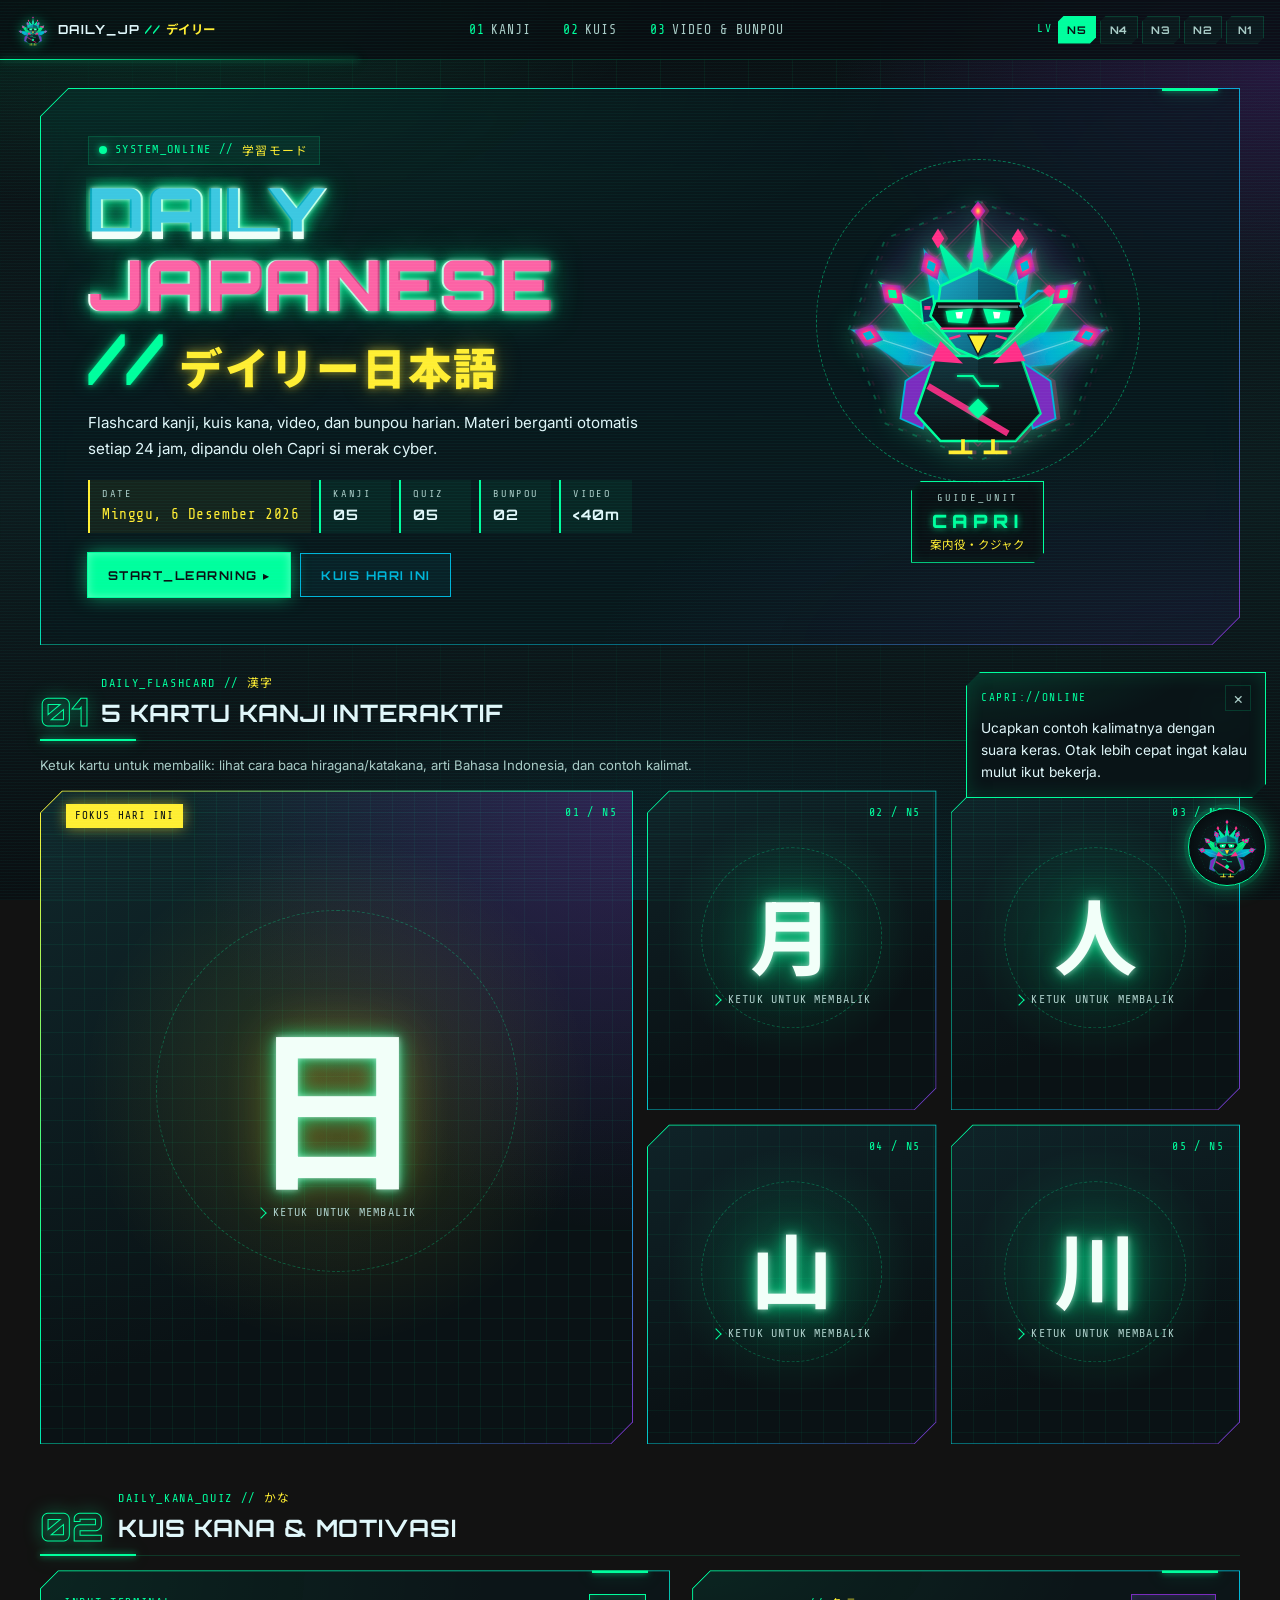
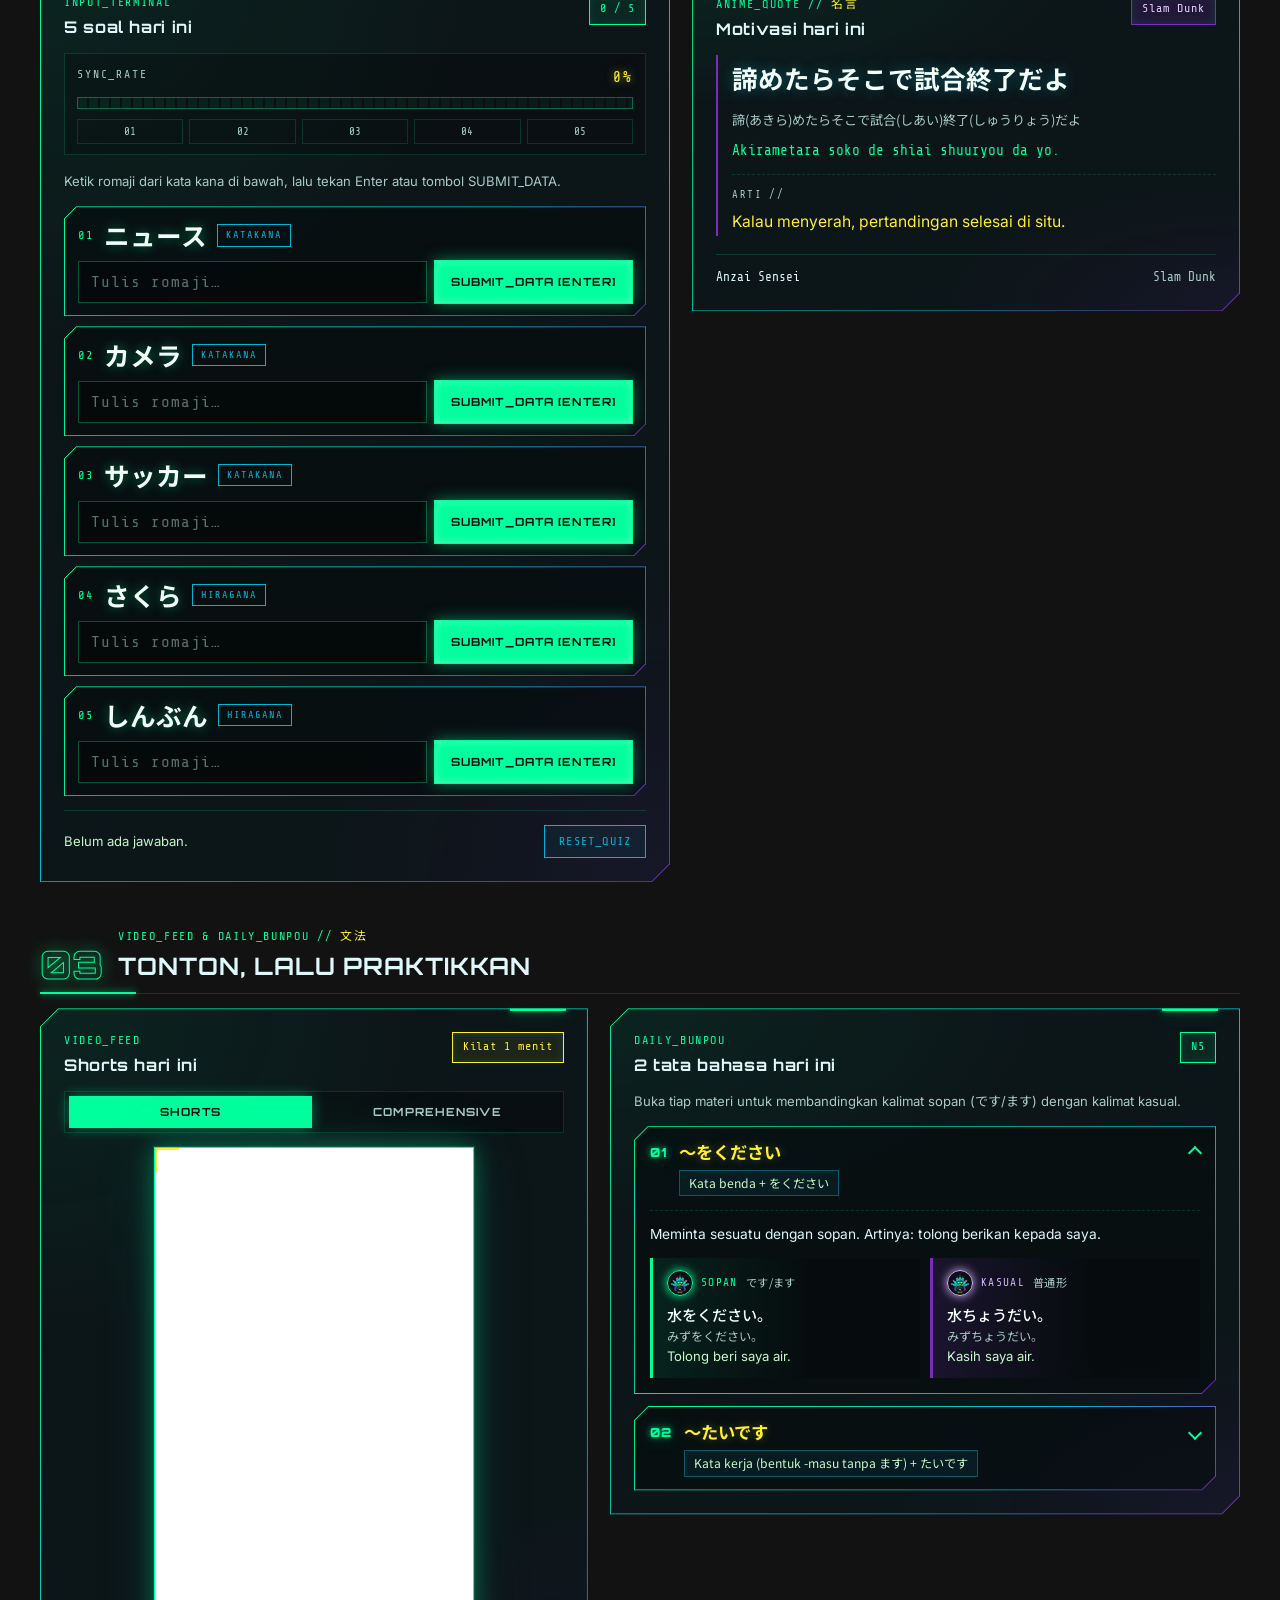
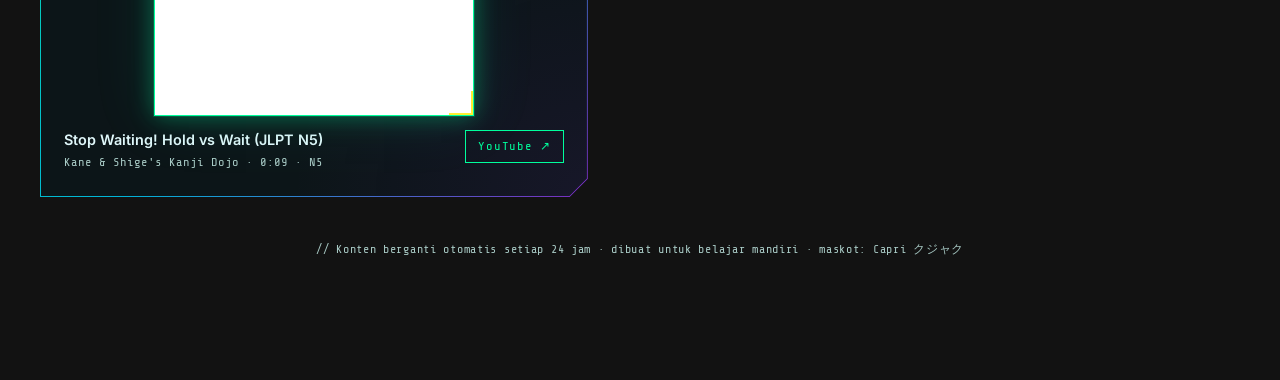
==== commit 9a7c7635: "Redesign UI Cyberpunk Merak Ijo with Capri mascot" ====
--- a/index.html
+++ b/index.html
@@ -3,1075 +3,243 @@
 <head>
   <meta charset="UTF-8">
   <meta name="viewport" content="width=device-width, initial-scale=1.0, viewport-fit=cover">
-  <meta name="theme-color" content="#f7f5f1">
-  <meta name="description" content="Belajar kanji dengan flashcard, kuis kana harian, bunpou, video, dan quote anime motivasi.">
-  <title>Daily Japanese — Flashcard, Kuis Kana & Bunpou</title>
+  <meta name="theme-color" content="#0a0f12">
+  <meta name="color-scheme" content="dark">
+  <meta name="description" content="Belajar kanji dengan flashcard, kuis kana harian, bunpou, video, dan quote anime motivasi bersama Capri.">
+  <title>DAILY JAPANESE // デイリー日本語 — Flashcard, Kuis Kana & Bunpou</title>
+  <link rel="icon" type="image/svg+xml" href="assets/capri.svg">
   <link rel="preconnect" href="https://fonts.googleapis.com">
   <link rel="preconnect" href="https://fonts.gstatic.com" crossorigin>
-  <link href="https://fonts.googleapis.com/css2?family=Inter:wght@400;500;600;700&family=Noto+Sans+JP:wght@400;500;700&family=Noto+Serif+JP:wght@500;600;700&display=swap" rel="stylesheet">
-  <style>
-    :root {
-      --bg: #f7f5f1;
-      --bg-soft: #efebe4;
-      --surface: #ffffff;
-      --text: #201e1a;
-      --muted: #726c63;
-      --line: #e7e2da;
-      --accent: #b8433b;
-      --accent-soft: #f8e9e6;
-      --success: #2f7d5b;
-      --success-soft: #e9f4ee;
-      --danger: #b8433b;
-      --danger-soft: #f8e9e6;
-      --radius: 22px;
-      --shadow: 0 1px 2px rgba(40, 32, 24, .04), 0 14px 34px rgba(40, 32, 24, .05);
-    }
-
-    * { box-sizing: border-box; }
-
-    html {
-      -webkit-text-size-adjust: 100%;
-      scroll-behavior: smooth;
-    }
-
-    body {
-      margin: 0;
-      min-height: 100dvh;
-      color: var(--text);
-      font-family: "Inter", "Noto Sans JP", system-ui, -apple-system, sans-serif;
-      line-height: 1.6;
-      background:
-        radial-gradient(circle at 8% 0%, rgba(184, 67, 59, .07), transparent 42%),
-        radial-gradient(circle at 100% 20%, rgba(185, 138, 46, .05), transparent 38%),
-        var(--bg);
-      -webkit-font-smoothing: antialiased;
-    }
-
-    a { color: inherit; }
-
-    button, input { font-family: inherit; }
-
-    [hidden] { display: none !important; }
-
-    .shell {
-      width: min(100% - 32px, 620px);
-      margin: 0 auto;
-      padding: 28px 0 calc(44px + env(safe-area-inset-bottom));
-      display: flex;
-      flex-direction: column;
-      gap: 18px;
-    }
-
-    .site-header {
-      display: flex;
-      align-items: flex-end;
-      justify-content: space-between;
-      gap: 16px;
-      padding: 0 4px;
-    }
-
-    .brand {
-      margin: 0 0 6px;
-      font-size: .68rem;
-      font-weight: 700;
-      letter-spacing: .2em;
-      text-transform: uppercase;
-      color: var(--accent);
-    }
-
-    .site-header h1 {
-      margin: 0;
-      font-family: "Noto Serif JP", serif;
-      font-size: clamp(1.35rem, 5vw, 1.8rem);
-      font-weight: 600;
-      line-height: 1.25;
-      letter-spacing: -.01em;
-    }
-
-    .site-header time {
-      max-width: 42%;
-      font-size: .72rem;
-      line-height: 1.45;
-      text-align: right;
-      color: var(--muted);
-    }
-
-    .state {
-      display: flex;
-      flex-direction: column;
-      align-items: center;
-      gap: 12px;
-      padding: 48px 22px;
-      border: 1px solid var(--line);
-      border-radius: var(--radius);
-      background: var(--surface);
-      color: var(--muted);
-      font-size: .85rem;
-      text-align: center;
-      box-shadow: var(--shadow);
-    }
-
-    .state p { margin: 0; }
-
-    .retry {
-      border: 0;
-      border-radius: 999px;
-      padding: 9px 18px;
-      background: var(--accent);
-      color: #fff;
-      font-size: .78rem;
-      font-weight: 600;
-      cursor: pointer;
-    }
-
-    .content {
-      display: flex;
-      flex-direction: column;
-      gap: 16px;
-    }
-
-    .content > * { animation: rise .55s ease both; }
-    .content > *:nth-child(2) { animation-delay: .04s; }
-    .content > *:nth-child(3) { animation-delay: .08s; }
-    .content > *:nth-child(4) { animation-delay: .12s; }
-    .content > *:nth-child(5) { animation-delay: .16s; }
-
-    .panel {
-      padding: 18px;
-      border: 1px solid var(--line);
-      border-radius: var(--radius);
-      background: var(--surface);
-      box-shadow: var(--shadow);
-    }
-
-    .panel-head,
-    .quote-head {
-      display: flex;
-      align-items: flex-start;
-      justify-content: space-between;
-      gap: 12px;
-      margin-bottom: 14px;
-    }
-
-    .eyebrow {
-      margin: 0 0 4px;
-      font-size: .64rem;
-      font-weight: 700;
-      letter-spacing: .16em;
-      text-transform: uppercase;
-      color: var(--muted);
-    }
-
-    .panel h2 {
-      margin: 0;
-      font-size: 1rem;
-      font-weight: 600;
-      line-height: 1.35;
-      letter-spacing: -.01em;
-    }
-
-    .video-desc,
-    .level-tag {
-      flex: 0 0 auto;
-      padding: 5px 10px;
-      border-radius: 999px;
-      background: var(--accent-soft);
-      color: var(--accent);
-      font-size: .66rem;
-      font-weight: 700;
-      white-space: nowrap;
-    }
-
-    .hint-text {
-      margin: -4px 0 12px;
-      color: var(--muted);
-      font-size: .74rem;
-      line-height: 1.55;
-    }
-
-    .segmented {
-      display: grid;
-      grid-template-columns: 1fr 1fr;
-      gap: 4px;
-      margin-bottom: 14px;
-      padding: 4px;
-      border-radius: 999px;
-      background: var(--bg-soft);
-    }
-
-    .seg-btn {
-      border: 0;
-      border-radius: 999px;
-      padding: 9px 12px;
-      background: transparent;
-      color: var(--muted);
-      font-size: .78rem;
-      font-weight: 600;
-      cursor: pointer;
-      transition: background .2s ease, color .2s ease, box-shadow .2s ease;
-    }
-
-    .seg-btn[aria-pressed="true"] {
-      background: var(--surface);
-      color: var(--text);
-      box-shadow: 0 1px 5px rgba(40, 32, 24, .1);
-    }
-
-    .video-frame {
-      position: relative;
-      width: 100%;
-      overflow: hidden;
-      border-radius: 16px;
-      background: #0d0c0b;
-      transition: max-width .25s ease;
-    }
-
-    .video-frame.is-short {
-      max-width: 320px;
-      margin-inline: auto;
-      aspect-ratio: 9 / 16;
-    }
-
-    .video-frame.is-wide { aspect-ratio: 16 / 9; }
-
-    .player {
-      position: absolute;
-      inset: 0;
-      width: 100%;
-      height: 100%;
-      border: 0;
-      opacity: 1;
-      transition: opacity .3s ease;
-    }
-
-    .player.is-loading { opacity: 0; }
-
-    .video-loading {
-      position: absolute;
-      inset: 0;
-      z-index: 2;
-      display: flex;
-      flex-direction: column;
-      align-items: center;
-      justify-content: center;
-      gap: 10px;
-      background: #11100f;
-      color: #bdb7ae;
-      font-size: .76rem;
-    }
-
-    .spinner {
-      width: 18px;
-      height: 18px;
-      border: 2px solid rgba(114, 108, 99, .2);
-      border-top-color: var(--accent);
-      border-radius: 50%;
-      animation: spin .8s linear infinite;
-    }
-
-    .spinner--light {
-      border-color: rgba(255, 255, 255, .18);
-      border-top-color: #fff;
-    }
-
-    .video-meta {
-      display: flex;
-      align-items: flex-start;
-      justify-content: space-between;
-      gap: 12px;
-      margin-top: 12px;
-    }
-
-    .video-title {
-      margin: 0;
-      font-size: .8rem;
-      font-weight: 600;
-      line-height: 1.45;
-    }
-
-    .video-channel {
-      margin: 2px 0 0;
-      font-size: .7rem;
-      color: var(--muted);
-    }
-
-    .video-links {
-      display: flex;
-      flex-wrap: wrap;
-      justify-content: flex-end;
-      gap: 6px;
-    }
-
-    .watch-link {
-      flex: 0 0 auto;
-      padding: 6px 11px;
-      border: 1px solid var(--line);
-      border-radius: 999px;
-      color: var(--accent);
-      font-size: .68rem;
-      font-weight: 600;
-      text-decoration: none;
-      transition: border-color .2s ease;
-    }
-
-    .watch-link:hover { border-color: var(--accent); }
-
-    .level-tabs {
-      display: flex;
-      gap: 8px;
-      margin-bottom: 12px;
-      padding-bottom: 4px;
-      overflow-x: auto;
-      scrollbar-width: none;
-    }
-
-    .level-tabs::-webkit-scrollbar { display: none; }
-
-    .level-btn {
-      flex: 0 0 auto;
-      padding: 7px 16px;
-      border: 1px solid var(--line);
-      border-radius: 999px;
-      background: var(--surface);
-      color: var(--muted);
-      font-size: .76rem;
-      font-weight: 700;
-      cursor: pointer;
-      transition: background .2s ease, border-color .2s ease, color .2s ease;
-    }
-
-    .level-btn[aria-pressed="true"] {
-      border-color: var(--accent);
-      background: var(--accent);
-      color: #fff;
-    }
-
-    .kanji-list {
-      display: grid;
-      gap: 12px;
-    }
-
-    .flashcard {
-      position: relative;
-      display: block;
-      width: 100%;
-      height: 390px;
-      padding: 0;
-      border: 0;
-      background: transparent;
-      color: var(--text);
-      font: inherit;
-      text-align: left;
-      perspective: 1200px;
-      cursor: pointer;
-    }
-
-    .flashcard-inner {
-      position: relative;
-      display: block;
-      width: 100%;
-      height: 100%;
-      transform-style: preserve-3d;
-      transition: transform .65s cubic-bezier(.2, .8, .2, 1);
-    }
-
-    .flashcard.is-flipped .flashcard-inner { transform: rotateY(180deg); }
-
-    .flashcard-face {
-      position: absolute;
-      inset: 0;
-      display: flex;
-      flex-direction: column;
-      padding: 18px;
-      border: 1px solid var(--line);
-      border-radius: 18px;
-      background: var(--surface);
-      box-shadow: var(--shadow);
-      overflow: hidden;
-      backface-visibility: hidden;
-      -webkit-backface-visibility: hidden;
-    }
-
-    .flashcard-front {
-      align-items: center;
-      justify-content: center;
-      gap: 14px;
-      text-align: center;
-      background: linear-gradient(180deg, var(--surface), var(--bg-soft));
-    }
-
-    .flashcard.is-focus .flashcard-face { border-color: var(--accent); }
-
-    .flashcard.is-focus .flashcard-front {
-      background: linear-gradient(180deg, var(--accent-soft), var(--surface) 78%);
-    }
-
-    .flashcard-badge {
-      position: absolute;
-      top: 13px;
-      left: 13px;
-      padding: 3px 8px;
-      border-radius: 999px;
-      background: var(--accent);
-      color: #fff;
-      font-size: .55rem;
-      font-weight: 700;
-      letter-spacing: .06em;
-      text-transform: uppercase;
-    }
-
-    .flashcard-index {
-      position: absolute;
-      top: 14px;
-      right: 15px;
-      color: var(--muted);
-      font-size: .6rem;
-      font-weight: 700;
-      letter-spacing: .1em;
-      text-transform: uppercase;
-    }
-
-    .flashcard-kanji {
-      font-family: "Noto Serif JP", serif;
-      font-size: 4.6rem;
-      font-weight: 600;
-      line-height: 1;
-    }
-
-    .flashcard-hint {
-      display: inline-flex;
-      align-items: center;
-      gap: 6px;
-      color: var(--muted);
-      font-size: .7rem;
-    }
-
-    .flashcard-hint::before {
-      content: "";
-      width: 7px;
-      height: 7px;
-      border-right: 1.5px solid currentColor;
-      border-top: 1.5px solid currentColor;
-      transform: rotate(45deg);
-    }
-
-    .flashcard-back {
-      transform: rotateY(180deg);
-      overflow-y: auto;
-      scrollbar-width: thin;
-    }
-
-    .flashcard-back-head {
-      display: flex;
-      align-items: center;
-      gap: 12px;
-      padding-bottom: 10px;
-      border-bottom: 1px solid var(--line);
-    }
-
-    .flashcard-back-info {
-      display: flex;
-      flex-direction: column;
-      min-width: 0;
-    }
-
-    .flashcard-back-kanji {
-      font-family: "Noto Serif JP", serif;
-      font-size: 2rem;
-      font-weight: 600;
-      line-height: 1;
-    }
-
-    .flashcard-back-meaning {
-      font-size: .85rem;
-      font-weight: 600;
-      line-height: 1.4;
-    }
-
-    .flashcard-back-level {
-      display: block;
-      margin-top: 2px;
-      color: var(--muted);
-      font-size: .6rem;
-      font-weight: 700;
-      letter-spacing: .1em;
-      text-transform: uppercase;
-    }
-
-    .flashcard-reading-grid {
-      display: grid;
-      grid-template-columns: 1fr 1fr;
-      gap: 8px;
-      padding: 10px 0;
-      border-bottom: 1px dashed var(--line);
-    }
-
-    .flashcard-reading-label {
-      display: block;
-      color: var(--muted);
-      font-size: .56rem;
-      font-weight: 700;
-      letter-spacing: .1em;
-      text-transform: uppercase;
-    }
-
-    .flashcard-reading-value {
-      display: block;
-      margin-top: 1px;
-      font-size: .8rem;
-    }
-
-    .flashcard-example,
-    .flashcard-pattern {
-      display: flex;
-      flex-direction: column;
-      gap: 2px;
-      margin-top: 10px;
-    }
-
-    .flashcard-pattern {
-      padding-top: 10px;
-      border-top: 1px dashed var(--line);
-    }
-
-    .example-label {
-      margin-bottom: 2px;
-      color: var(--accent);
-      font-size: .56rem;
-      font-weight: 700;
-      letter-spacing: .12em;
-      text-transform: uppercase;
-    }
-
-    .example-jp {
-      margin: 0;
-      font-family: "Noto Sans JP", sans-serif;
-      font-size: .86rem;
-      font-weight: 500;
-      line-height: 1.65;
-    }
-
-    .example-reading {
-      margin: 0;
-      color: var(--muted);
-      font-size: .7rem;
-      line-height: 1.55;
-    }
-
-    .example-meaning {
-      margin: 0;
-      font-size: .76rem;
-      line-height: 1.55;
-    }
-
-    .flashcard-pattern .pattern-text {
-      margin: 0;
-      color: var(--muted);
-      font-size: .7rem;
-      line-height: 1.55;
-    }
-
-    .grammar-list {
-      display: grid;
-      gap: 12px;
-    }
-
-    .grammar-card {
-      padding: 15px;
-      border: 1px solid var(--line);
-      border-radius: 16px;
-      background: var(--surface);
-    }
-
-    .grammar-head {
-      display: flex;
-      align-items: flex-start;
-      gap: 11px;
-    }
-
-    .grammar-number {
-      flex: 0 0 auto;
-      padding-top: 2px;
-      color: var(--accent);
-      font-size: .62rem;
-      font-weight: 700;
-      letter-spacing: .08em;
-    }
-
-    .grammar-body {
-      min-width: 0;
-    }
-
-    .grammar-title {
-      margin: 0;
-      font-size: .94rem;
-      font-weight: 600;
-      line-height: 1.4;
-    }
-
-    .grammar-pattern {
-      display: inline-block;
-      margin-top: 5px;
-      padding: 4px 9px;
-      border-radius: 8px;
-      background: var(--bg-soft);
-      font-family: "Noto Sans JP", monospace;
-      font-size: .7rem;
-      line-height: 1.5;
-    }
-
-    .grammar-explanation {
-      margin: 10px 0 0;
-      color: var(--muted);
-      font-size: .78rem;
-      line-height: 1.65;
-    }
-
-    .grammar-examples {
-      display: grid;
-      gap: 8px;
-      margin-top: 11px;
-    }
-
-    .example-block {
-      padding: 10px 12px;
-      border-radius: 11px;
-      background: var(--bg-soft);
-    }
-
-    .example-block--formal { border-left: 3px solid var(--accent); }
-    .example-block--casual { border-left: 3px solid var(--muted); }
-
-    .example-tag {
-      display: block;
-      margin-bottom: 3px;
-      color: var(--accent);
-      font-size: .54rem;
-      font-weight: 700;
-      letter-spacing: .11em;
-      text-transform: uppercase;
-    }
-
-    .example-tag--casual { color: var(--muted); }
-
-    .quiz-list {
-      display: grid;
-      gap: 10px;
-    }
-
-    .quiz-item {
-      padding: 13px 14px;
-      border: 1px solid var(--line);
-      border-radius: 14px;
-      background: var(--surface);
-      transition: border-color .2s ease, background .2s ease;
-    }
-
-    .quiz-item.is-correct {
-      border-color: var(--success);
-      background: var(--success-soft);
-    }
-
-    .quiz-item.is-wrong {
-      border-color: var(--danger);
-      background: var(--danger-soft);
-    }
-
-    .quiz-question {
-      display: flex;
-      flex-wrap: wrap;
-      align-items: center;
-      gap: 9px;
-    }
-
-    .quiz-number {
-      color: var(--muted);
-      font-size: .6rem;
-      font-weight: 700;
-      letter-spacing: .08em;
-    }
-
-    .quiz-kana {
-      font-family: "Noto Serif JP", serif;
-      font-size: 1.5rem;
-      font-weight: 600;
-      line-height: 1.25;
-    }
-
-    .quiz-type {
-      padding: 3px 7px;
-      border-radius: 999px;
-      background: var(--accent-soft);
-      color: var(--accent);
-      font-size: .55rem;
-      font-weight: 700;
-      letter-spacing: .07em;
-      text-transform: uppercase;
-    }
-
-    .quiz-form {
-      display: flex;
-      gap: 8px;
-      margin-top: 9px;
-    }
-
-    .quiz-input {
-      flex: 1;
-      min-width: 0;
-      padding: 9px 12px;
-      border: 1px solid var(--line);
-      border-radius: 10px;
-      background: var(--bg);
-      color: var(--text);
-      font-size: .84rem;
-    }
-
-    .quiz-input:focus {
-      border-color: var(--accent);
-      outline: none;
-      box-shadow: 0 0 0 3px var(--accent-soft);
-    }
-
-    .quiz-input:disabled { opacity: .7; }
-
-    .quiz-submit {
-      flex: 0 0 auto;
-      border: 0;
-      border-radius: 10px;
-      padding: 0 16px;
-      background: var(--accent);
-      color: #fff;
-      font-size: .74rem;
-      font-weight: 700;
-      cursor: pointer;
-    }
-
-    .quiz-submit:disabled { opacity: .55; cursor: default; }
-
-    .quiz-feedback {
-      min-height: 1.1em;
-      margin: 6px 0 0;
-      font-size: .72rem;
-      font-weight: 600;
-    }
-
-    .quiz-feedback.is-correct { color: var(--success); }
-    .quiz-feedback.is-wrong { color: var(--danger); }
-
-    .quiz-footer {
-      display: flex;
-      align-items: center;
-      justify-content: space-between;
-      gap: 12px;
-      margin-top: 13px;
-      padding-top: 13px;
-      border-top: 1px solid var(--line);
-    }
-
-    .quiz-message {
-      margin: 0;
-      color: var(--muted);
-      font-size: .76rem;
-      line-height: 1.5;
-    }
-
-    .ghost-btn {
-      flex: 0 0 auto;
-      padding: 8px 12px;
-      border: 1px solid var(--line);
-      border-radius: 999px;
-      background: transparent;
-      color: var(--text);
-      font-size: .7rem;
-      font-weight: 600;
-      cursor: pointer;
-      transition: border-color .2s ease, color .2s ease;
-    }
-
-    .ghost-btn:hover {
-      border-color: var(--accent);
-      color: var(--accent);
-    }
-
-    .quote-panel {
-      background:
-        radial-gradient(circle at 100% 0%, var(--accent-soft), transparent 58%),
-        var(--surface);
-    }
-
-    .badge {
-      flex: 0 0 auto;
-      padding: 5px 10px;
-      border-radius: 999px;
-      background: var(--accent);
-      color: #fff;
-      font-size: .6rem;
-      font-weight: 700;
-      letter-spacing: .06em;
-      text-transform: uppercase;
-      white-space: nowrap;
-    }
-
-    .quote-body {
-      margin: 16px 0 0;
-      padding: 0;
-    }
-
-    .quote-kanji {
-      margin: 0;
-      font-family: "Noto Serif JP", serif;
-      font-size: clamp(1.15rem, 4.6vw, 1.55rem);
-      font-weight: 600;
-      line-height: 1.8;
-      letter-spacing: .01em;
-    }
-
-    .quote-furigana {
-      margin: 8px 0 0;
-      color: var(--muted);
-      font-size: .78rem;
-      line-height: 1.7;
-    }
-
-    .quote-romaji {
-      margin: 8px 0 0;
-      color: var(--accent);
-      font-size: .85rem;
-      font-style: italic;
-      line-height: 1.6;
-    }
-
-    .quote-translation {
-      margin: 12px 0 0;
-      padding-top: 12px;
-      border-top: 1px solid var(--line);
-      font-size: .92rem;
-      line-height: 1.7;
-    }
-
-    .quote-translation::before {
-      content: "Arti";
-      display: block;
-      margin-bottom: 4px;
-      color: var(--muted);
-      font-size: .58rem;
-      font-weight: 700;
-      font-style: normal;
-      letter-spacing: .1em;
-      text-transform: uppercase;
-    }
-
-    .quote-source {
-      display: flex;
-      align-items: center;
-      justify-content: space-between;
-      gap: 12px;
-      margin-top: 16px;
-      padding-top: 12px;
-      border-top: 1px solid var(--line);
-      font-size: .72rem;
-    }
-
-    .quote-source #quoteCharacter { font-weight: 600; }
-
-    .quote-anime { color: var(--muted); text-align: right; }
-
-    .quote-panel.is-updating .quote-body { animation: quoteIn .45s ease; }
-
-    .site-footer {
-      padding-top: 2px;
-      color: var(--muted);
-      font-size: .66rem;
-      text-align: center;
-    }
-
-    :focus-visible {
-      outline: 2px solid var(--accent);
-      outline-offset: 2px;
-    }
-
-    @keyframes spin { to { transform: rotate(360deg); } }
-
-    @keyframes rise {
-      from { opacity: 0; transform: translateY(10px); }
-      to { opacity: 1; transform: translateY(0); }
-    }
-
-    @keyframes quoteIn {
-      from { opacity: .35; transform: translateY(4px); }
-      to { opacity: 1; transform: translateY(0); }
-    }
-
-    @media (min-width: 560px) {
-      .shell { padding-top: 44px; }
-      .panel { padding: 24px; }
-      .video-frame.is-short { max-width: 350px; }
-      .flashcard { height: 370px; }
-    }
-
-    @media (prefers-color-scheme: dark) {
-      :root {
-        --bg: #12110f;
-        --bg-soft: #211e1a;
-        --surface: #1b1916;
-        --text: #f2eee7;
-        --muted: #a49c91;
-        --line: #2e2a24;
-        --accent: #e07a70;
-        --accent-soft: #2c1e1b;
-        --success: #6fbf95;
-        --success-soft: #1b2a22;
-        --danger: #e07a70;
-        --danger-soft: #2c1e1b;
-        --shadow: 0 1px 2px rgba(0, 0, 0, .2), 0 14px 34px rgba(0, 0, 0, .22);
-      }
-
-      .video-frame { background: #000; }
-
-      .level-btn[aria-pressed="true"],
-      .badge,
-      .focus-badge,
-      .flashcard-badge,
-      .retry,
-      .quiz-submit { color: #1b1916; }
-    }
-
-    @media (prefers-reduced-motion: reduce) {
-      html { scroll-behavior: auto; }
-      .content > *,
-      .quote-panel.is-updating .quote-body { animation: none; }
-      .flashcard-inner,
-      .video-frame,
-      .player,
-      .seg-btn,
-      .level-btn { transition: none; }
-    }
-  </style>
+  <link href="https://fonts.googleapis.com/css2?family=Inter:wght@400;500;600;700&family=Noto+Sans+JP:wght@400;500;700;900&family=Orbitron:wght@500;700;900&family=Share+Tech+Mono&display=swap" rel="stylesheet">
+  <link rel="stylesheet" href="style.css">
 </head>
 <body>
+  <div class="scan-beam" aria-hidden="true"></div>
+
+  <header class="topbar">
+    <a class="topbar-brand" href="#top" aria-label="Daily Japanese, ke atas">
+      <img src="assets/capri.svg" alt="" width="34" height="34">
+      <span class="topbar-brand-text">DAILY_JP<em>//</em><span lang="ja">デイリー</span></span>
+    </a>
+
+    <nav class="topbar-nav" aria-label="Navigasi bagian">
+      <a href="#kanji"><span>01</span>Kanji</a>
+      <a href="#quiz"><span>02</span>Kuis</a>
+      <a href="#learn"><span>03</span>Video &amp; Bunpou</a>
+    </nav>
+
+    <div class="level-switch">
+      <span class="level-switch-label" aria-hidden="true">LV</span>
+      <div class="level-tabs" id="levelTabs" role="group" aria-label="Filter level JLPT"></div>
+    </div>
+  </header>
+
   <main class="shell" id="app">
-    <header class="site-header">
-      <div>
-        <p class="brand">Daily Japanese</p>
-        <h1>Pelajaran kecil,<br>setiap hari.</h1>
-      </div>
-      <time id="today" datetime=""></time>
-    </header>
-
-    <div class="state" id="state" role="status" aria-live="polite">
+    <section class="hero hud" id="top" aria-labelledby="heroTitle">
+      <div class="hero-copy">
+        <p class="hero-kicker"><span class="status-dot" aria-hidden="true"></span>SYSTEM_ONLINE // <span lang="ja">学習モード</span></p>
+        <h1 class="hero-title" id="heroTitle">
+          <span class="glitch" data-text="DAILY JAPANESE">DAILY JAPANESE</span>
+          <span class="hero-title-sep" aria-hidden="true">//</span>
+          <span class="hero-title-jp" lang="ja">デイリー日本語</span>
+        </h1>
+        <p class="hero-lead">Flashcard kanji, kuis kana, video, dan bunpou harian. Materi berganti otomatis setiap 24 jam, dipandu oleh Capri si merak cyber.</p>
+
+        <div class="hero-meta">
+          <div class="hud-chip hud-chip--date">
+            <span class="hud-chip-label">DATE</span>
+            <time id="today" datetime=""></time>
+          </div>
+          <div class="hud-chip"><span class="hud-chip-label">KANJI</span><strong>05</strong></div>
+          <div class="hud-chip"><span class="hud-chip-label">QUIZ</span><strong>05</strong></div>
+          <div class="hud-chip"><span class="hud-chip-label">BUNPOU</span><strong>02</strong></div>
+          <div class="hud-chip"><span class="hud-chip-label">VIDEO</span><strong>&lt;40m</strong></div>
+        </div>
+
+        <div class="hero-actions">
+          <a class="btn-neon" href="#kanji">START_LEARNING ▸</a>
+          <a class="btn-ghost" href="#quiz">Kuis hari ini</a>
+        </div>
+      </div>
+
+      <figure class="hero-mascot">
+        <div class="hero-mascot-ring">
+          <img src="assets/capri.svg" alt="Capri, maskot merak cyberpunk berwarna hijau neon" width="260" height="260">
+        </div>
+        <figcaption class="hero-mascot-badge">
+          <span class="hero-mascot-role">GUIDE_UNIT</span>
+          <strong>CAPRI</strong>
+          <span lang="ja">案内役・クジャク</span>
+        </figcaption>
+      </figure>
+    </section>
+
+    <div class="state hud" id="state" role="status" aria-live="polite">
       <span class="spinner" aria-hidden="true"></span>
       <p id="stateText">Memuat data harian…</p>
       <button class="retry" id="retry" type="button" hidden>Coba lagi</button>
     </div>
 
     <div class="content" id="content" hidden>
-      <section class="panel video-panel" aria-labelledby="videoHeading">
-        <div class="panel-head">
-          <div>
-            <p class="eyebrow">Video pembelajaran</p>
-            <h2 id="videoHeading">Pilih mode belajar</h2>
-          </div>
-          <span class="video-desc" id="videoDesc">—</span>
-        </div>
-
-        <div class="segmented" id="videoModes" role="group" aria-label="Mode video"></div>
-
-        <div class="video-frame is-short" id="videoFrame">
-          <iframe
-            class="player is-loading"
-            id="video"
-            title="Video pembelajaran"
-            src="about:blank"
-            allow="accelerometer; autoplay; clipboard-write; encrypted-media; gyroscope; picture-in-picture; web-share"
-            referrerpolicy="strict-origin-when-cross-origin"
-            allowfullscreen
-          ></iframe>
-          <div class="video-loading" id="videoLoading">
-            <span class="spinner spinner--light" aria-hidden="true"></span>
-            <span>Memuat video…</span>
-          </div>
-        </div>
-
-        <div class="video-meta">
-          <div>
-            <p class="video-title" id="videoTitle">—</p>
-            <p class="video-channel" id="videoChannel">—</p>
-          </div>
-          <div class="video-links">
-            <a class="watch-link" id="videoWatch" href="#" target="_blank" rel="noopener noreferrer">YouTube ↗</a>
-            <a class="watch-link" id="videoPlaylist" href="#" target="_blank" rel="noopener noreferrer" hidden>Playlist ↗</a>
-          </div>
-        </div>
-      </section>
-
-      <section class="panel kanji-panel" aria-labelledby="kanjiHeading">
-        <div class="panel-head">
-          <div>
-            <p class="eyebrow">Kanji flashcard</p>
-            <h2 id="kanjiHeading"><span id="kanjiCount">5</span> kartu interaktif</h2>
+      <!-- 01 // Kanji flashcard -->
+      <section class="section kanji-panel" id="kanji" aria-labelledby="kanjiHeading">
+        <div class="section-head">
+          <span class="section-index" aria-hidden="true">01</span>
+          <div class="section-titles">
+            <p class="eyebrow">DAILY_FLASHCARD // <span lang="ja">漢字</span></p>
+            <h2 id="kanjiHeading"><span id="kanjiCount">5</span> kartu kanji interaktif</h2>
           </div>
           <span class="level-tag" id="levelLabel">N5</span>
         </div>
-
-        <div class="level-tabs" id="levelTabs" role="group" aria-label="Filter level JLPT"></div>
-        <p class="hint-text">Ketuk kartu untuk membalik dan melihat cara baca, arti, serta contoh kalimat.</p>
+        <p class="hint-text">Ketuk kartu untuk membalik: lihat cara baca hiragana/katakana, arti Bahasa Indonesia, dan contoh kalimat.</p>
         <div class="kanji-list" id="kanjiList" aria-live="polite"></div>
       </section>
 
-      <section class="panel grammar-panel" aria-labelledby="grammarHeading">
-        <div class="panel-head">
-          <div>
-            <p class="eyebrow">Daily bunpou</p>
-            <h2 id="grammarHeading">2 tata bahasa hari ini</h2>
-          </div>
-          <span class="level-tag" id="grammarLevel">N5</span>
-        </div>
-        <div class="grammar-list" id="grammarList" aria-live="polite"></div>
-      </section>
-
-      <section class="panel quiz-panel" aria-labelledby="quizHeading">
-        <div class="panel-head">
-          <div>
-            <p class="eyebrow">Daily kana quiz</p>
-            <h2 id="quizHeading">5 soal hari ini</h2>
-          </div>
-          <span class="level-tag" id="quizScore">0 / 5</span>
-        </div>
-
-        <p class="hint-text">Ketik romaji dari kata kana di bawah, lalu tekan Enter atau tombol Cek.</p>
-        <div class="quiz-list" id="quizList" aria-live="polite"></div>
-
-        <div class="quiz-footer">
-          <p class="quiz-message" id="quizMessage">Belum ada jawaban.</p>
-          <button class="ghost-btn" id="quizReset" type="button">Ulangi kuis</button>
-        </div>
-      </section>
-
-      <section class="panel quote-panel" id="quotePanel" aria-labelledby="quoteHeading">
-        <div class="quote-head">
-          <div>
-            <p class="eyebrow">Quote anime</p>
-            <h2 id="quoteHeading">Motivasi hari ini</h2>
-          </div>
-          <span class="badge" id="quoteBadge">Anime</span>
-        </div>
-
-        <blockquote class="quote-body">
-          <p class="quote-kanji" id="quoteKanji"></p>
-          <p class="quote-furigana" id="quoteFurigana"></p>
-          <p class="quote-romaji" id="quoteRomaji"></p>
-          <p class="quote-translation" id="quoteTranslation"></p>
-        </blockquote>
-
-        <footer class="quote-source">
-          <span id="quoteCharacter">—</span>
-          <span class="quote-anime" id="quoteAnime">—</span>
-        </footer>
-      </section>
-
-      <p class="site-footer">Konten berganti otomatis setiap 24 jam · dibuat untuk belajar mandiri</p>
+      <!-- 02 // Kuis kana + quote -->
+      <div class="section" id="quiz">
+        <div class="section-head">
+          <span class="section-index" aria-hidden="true">02</span>
+          <div class="section-titles">
+            <p class="eyebrow">DAILY_KANA_QUIZ // <span lang="ja">かな</span></p>
+            <h2>Kuis kana &amp; motivasi</h2>
+          </div>
+        </div>
+
+        <div class="grid-2">
+          <section class="panel hud quiz-panel" aria-labelledby="quizHeading">
+            <div class="panel-head">
+              <div>
+                <p class="eyebrow">INPUT_TERMINAL</p>
+                <h3 class="panel-title" id="quizHeading">5 soal hari ini</h3>
+              </div>
+              <span class="level-tag" id="quizScore">0 / 5</span>
+            </div>
+
+            <div class="hud-meter">
+              <div class="hud-meter-top">
+                <span>SYNC_RATE</span>
+                <span class="hud-meter-value" id="quizPercent">0%</span>
+              </div>
+              <div class="hud-meter-track" id="quizMeter" role="progressbar" aria-label="Skor kuis" aria-valuemin="0" aria-valuemax="5" aria-valuenow="0">
+                <span class="hud-meter-fill" id="quizMeterFill"></span>
+              </div>
+              <ol class="hud-meter-steps" id="quizSteps" aria-hidden="true"></ol>
+            </div>
+
+            <p class="hint-text">Ketik romaji dari kata kana di bawah, lalu tekan Enter atau tombol SUBMIT_DATA.</p>
+            <div class="quiz-list" id="quizList" aria-live="polite"></div>
+
+            <div class="quiz-footer">
+              <p class="quiz-message" id="quizMessage">Belum ada jawaban.</p>
+              <button class="ghost-btn" id="quizReset" type="button">RESET_QUIZ</button>
+            </div>
+          </section>
+
+          <section class="panel hud quote-panel" id="quotePanel" aria-labelledby="quoteHeading">
+            <div class="quote-head">
+              <div>
+                <p class="eyebrow">ANIME_QUOTE // <span lang="ja">名言</span></p>
+                <h3 class="panel-title" id="quoteHeading">Motivasi hari ini</h3>
+              </div>
+              <span class="badge" id="quoteBadge">Anime</span>
+            </div>
+
+            <blockquote class="quote-body">
+              <p class="quote-kanji" id="quoteKanji" lang="ja"></p>
+              <p class="quote-furigana" id="quoteFurigana" lang="ja"></p>
+              <p class="quote-romaji" id="quoteRomaji"></p>
+              <p class="quote-translation" id="quoteTranslation"></p>
+            </blockquote>
+
+            <footer class="quote-source">
+              <span id="quoteCharacter">—</span>
+              <span class="quote-anime" id="quoteAnime">—</span>
+            </footer>
+          </section>
+        </div>
+      </div>
+
+      <!-- 03 // Video + bunpou -->
+      <div class="section" id="learn">
+        <div class="section-head">
+          <span class="section-index" aria-hidden="true">03</span>
+          <div class="section-titles">
+            <p class="eyebrow">VIDEO_FEED &amp; DAILY_BUNPOU // <span lang="ja">文法</span></p>
+            <h2>Tonton, lalu praktikkan</h2>
+          </div>
+        </div>
+
+        <div class="grid-2 grid-learn">
+          <section class="panel hud video-panel" aria-labelledby="videoHeading">
+            <div class="panel-head">
+              <div>
+                <p class="eyebrow">VIDEO_FEED</p>
+                <h3 class="panel-title" id="videoHeading">Pilih mode belajar</h3>
+              </div>
+              <span class="video-desc" id="videoDesc">—</span>
+            </div>
+
+            <div class="segmented" id="videoModes" role="group" aria-label="Mode video"></div>
+
+            <div class="video-frame is-short" id="videoFrame">
+              <iframe
+                class="player is-loading"
+                id="video"
+                title="Video pembelajaran"
+                src="about:blank"
+                allow="accelerometer; autoplay; clipboard-write; encrypted-media; gyroscope; picture-in-picture; web-share"
+                referrerpolicy="strict-origin-when-cross-origin"
+                allowfullscreen
+              ></iframe>
+              <div class="video-loading" id="videoLoading">
+                <span class="spinner" aria-hidden="true"></span>
+                <span>LOADING_STREAM…</span>
+              </div>
+            </div>
+
+            <div class="video-meta">
+              <div>
+                <p class="video-title" id="videoTitle">—</p>
+                <p class="video-channel" id="videoChannel">—</p>
+              </div>
+              <div class="video-links">
+                <a class="watch-link" id="videoWatch" href="#" target="_blank" rel="noopener noreferrer">YouTube ↗</a>
+                <a class="watch-link" id="videoPlaylist" href="#" target="_blank" rel="noopener noreferrer" hidden>Playlist ↗</a>
+              </div>
+            </div>
+          </section>
+
+          <section class="panel hud grammar-panel" id="bunpou" aria-labelledby="grammarHeading">
+            <div class="panel-head">
+              <div>
+                <p class="eyebrow">DAILY_BUNPOU</p>
+                <h3 class="panel-title" id="grammarHeading">2 tata bahasa hari ini</h3>
+              </div>
+              <span class="level-tag" id="grammarLevel">N5</span>
+            </div>
+            <p class="hint-text">Buka tiap materi untuk membandingkan kalimat sopan (です/ます) dengan kalimat kasual.</p>
+            <div class="grammar-list" id="grammarList" aria-live="polite"></div>
+          </section>
+        </div>
+      </div>
+
+      <p class="site-footer">// Konten berganti otomatis setiap 24 jam · dibuat untuk belajar mandiri · maskot: Capri <span lang="ja">クジャク</span></p>
     </div>
   </main>
+
+  <aside class="capri" id="capri" data-mood="idle" aria-label="Capri, pemandu belajar">
+    <div class="capri-bubble" id="capriBubble" hidden>
+      <div class="capri-bubble-head">
+        <span class="capri-mood" id="capriMood">CAPRI://ONLINE</span>
+        <button class="capri-close" id="capriClose" type="button" aria-label="Tutup pesan Capri">×</button>
+      </div>
+      <p class="capri-text" id="capriText">Halo! Aku Capri.</p>
+    </div>
+    <button class="capri-toggle" id="capriToggle" type="button" aria-expanded="false" aria-controls="capriBubble" aria-label="Tampilkan pesan dari Capri">
+      <img src="assets/capri.svg" alt="" width="64" height="64">
+      <span class="capri-ping" aria-hidden="true"></span>
+    </button>
+  </aside>
 
   <noscript>Website ini membutuhkan JavaScript untuk memuat materi harian.</noscript>
   <script src="app.js"></script>
--- a/style.css
+++ b/style.css
@@ -0,0 +1,2087 @@
+/* =========================================================
+   DAILY JAPANESE // Cyberpunk Merak Ijo theme
+   ========================================================= */
+
+:root {
+  color-scheme: dark;
+
+  --bg: #0a0f12;
+  --bg-2: #0d1b1e;
+  --green: #00ff9d;
+  --green-2: #00e676;
+  --teal: #05d5b2;
+  --blue: #00b4d8;
+  --purple: #7b2cbf;
+  --yellow: #ffee32;
+  --mint: #c7f9cc;
+  --magenta: #ff2e88;
+  --magenta-soft: #ff7eb6;
+
+  --text: #e0f7fa;
+  --text-strong: #ffffff;
+  --muted: #a9cbc6;
+  --line: rgba(0, 255, 157, .16);
+  --glass: rgba(10, 24, 28, .66);
+  --glass-strong: rgba(9, 20, 24, .9);
+
+  --font-display: "Orbitron", "Share Tech Mono", system-ui, sans-serif;
+  --font-mono: "Share Tech Mono", ui-monospace, "Consolas", monospace;
+  --font-body: "Inter", "Noto Sans JP", system-ui, -apple-system, sans-serif;
+  --font-jp: "Noto Sans JP", "Hiragino Sans", "Yu Gothic", sans-serif;
+
+  --topbar-h: 60px;
+  --glow-green: 0 0 6px rgba(0, 255, 157, .7), 0 0 18px rgba(0, 255, 157, .35);
+}
+
+* { box-sizing: border-box; }
+
+html {
+  -webkit-text-size-adjust: 100%;
+  scroll-behavior: smooth;
+  scroll-padding-top: calc(var(--topbar-h) + 16px);
+}
+
+body {
+  margin: 0;
+  min-height: 100dvh;
+  color: var(--text);
+  font-family: var(--font-body);
+  line-height: 1.6;
+  background:
+    radial-gradient(ellipse 60% 45% at 12% -8%, rgba(0, 255, 157, .14), transparent 70%),
+    radial-gradient(ellipse 50% 40% at 100% 8%, rgba(123, 44, 191, .24), transparent 70%),
+    radial-gradient(ellipse 70% 50% at 50% 110%, rgba(0, 180, 216, .16), transparent 70%),
+    linear-gradient(180deg, var(--bg), var(--bg-2) 55%, var(--bg));
+  background-attachment: fixed;
+  -webkit-font-smoothing: antialiased;
+  overflow-x: hidden;
+}
+
+/* Cyber grid */
+body::before {
+  content: "";
+  position: fixed;
+  inset: 0;
+  z-index: -1;
+  pointer-events: none;
+  background-image:
+    linear-gradient(rgba(0, 255, 157, .055) 1px, transparent 1px),
+    linear-gradient(90deg, rgba(0, 255, 157, .055) 1px, transparent 1px);
+  background-size: 44px 44px;
+  -webkit-mask-image: radial-gradient(ellipse at 50% 25%, #000 25%, transparent 80%);
+  mask-image: radial-gradient(ellipse at 50% 25%, #000 25%, transparent 80%);
+}
+
+/* Scanline overlay */
+body::after {
+  content: "";
+  position: fixed;
+  inset: 0;
+  z-index: 90;
+  pointer-events: none;
+  background: repeating-linear-gradient(
+    0deg,
+    rgba(5, 213, 178, .045) 0 1px,
+    transparent 1px 3px
+  );
+  mix-blend-mode: screen;
+}
+
+.scan-beam {
+  position: fixed;
+  left: 0;
+  right: 0;
+  top: -30vh;
+  z-index: 89;
+  height: 30vh;
+  pointer-events: none;
+  background: linear-gradient(180deg, transparent, rgba(0, 255, 157, .05) 60%, rgba(0, 180, 216, .09) 98%, transparent);
+  animation: beam 7s linear infinite;
+}
+
+a { color: inherit; }
+button, input { font-family: inherit; }
+[hidden] { display: none !important; }
+img { max-width: 100%; }
+
+::selection { background: var(--green); color: var(--bg); }
+
+:focus-visible {
+  outline: 2px solid var(--yellow);
+  outline-offset: 3px;
+}
+
+/* =========================================================
+   HUD frame: polygonal cut corners + neon gradient edge.
+   The element is clipped to the outer shape; ::before
+   paints only the 1px ring (evenodd polygon with a hole),
+   so the fill can stay translucent for the glass effect.
+   ========================================================= */
+
+.hud,
+.flashcard-face {
+  --cut: 18px;
+  --edge: linear-gradient(135deg, var(--green), var(--teal) 35%, var(--blue) 65%, var(--purple));
+  --shape: polygon(
+    var(--cut) 0, 100% 0,
+    100% calc(100% - var(--cut)), calc(100% - var(--cut)) 100%,
+    0 100%, 0 var(--cut)
+  );
+  clip-path: var(--shape);
+}
+
+.hud {
+  position: relative;
+  background:
+    radial-gradient(120% 70% at 0% 0%, rgba(0, 255, 157, .07), transparent 60%),
+    radial-gradient(90% 60% at 100% 100%, rgba(123, 44, 191, .1), transparent 60%),
+    var(--glass);
+  -webkit-backdrop-filter: blur(14px) saturate(140%);
+  backdrop-filter: blur(14px) saturate(140%);
+}
+
+.hud::before,
+.flashcard-face::before {
+  content: "";
+  position: absolute;
+  inset: 0;
+  z-index: 1;
+  pointer-events: none;
+  background: var(--edge);
+  clip-path: polygon(evenodd,
+    var(--cut) 0, 100% 0,
+    100% calc(100% - var(--cut)), calc(100% - var(--cut)) 100%,
+    0 100%, 0 var(--cut), var(--cut) 0,
+    calc(var(--cut) + .41px) 1px,
+    1px calc(var(--cut) + .41px),
+    1px calc(100% - 1px),
+    calc(100% - var(--cut) - .41px) calc(100% - 1px),
+    calc(100% - 1px) calc(100% - var(--cut) - .41px),
+    calc(100% - 1px) 1px,
+    calc(var(--cut) + .41px) 1px
+  );
+}
+
+/* Small glowing notch on the top-right edge */
+.hud::after {
+  content: "";
+  position: absolute;
+  top: 0;
+  right: 22px;
+  z-index: 1;
+  width: 56px;
+  height: 3px;
+  pointer-events: none;
+  background: var(--green);
+  box-shadow: var(--glow-green);
+}
+
+/* =========================================================
+   Top bar
+   ========================================================= */
+
+.topbar {
+  position: sticky;
+  top: 0;
+  z-index: 50;
+  display: flex;
+  align-items: center;
+  justify-content: space-between;
+  gap: 12px;
+  min-height: var(--topbar-h);
+  padding: 8px max(16px, env(safe-area-inset-left)) 8px max(16px, env(safe-area-inset-right));
+  border-bottom: 1px solid var(--line);
+  background: rgba(8, 14, 17, .78);
+  -webkit-backdrop-filter: blur(14px);
+  backdrop-filter: blur(14px);
+}
+
+.topbar::after {
+  content: "";
+  position: absolute;
+  left: 0;
+  bottom: -1px;
+  width: 28%;
+  height: 1px;
+  background: linear-gradient(90deg, var(--green), transparent);
+  box-shadow: var(--glow-green);
+}
+
+.topbar-brand {
+  display: inline-flex;
+  align-items: center;
+  gap: 8px;
+  min-width: 0;
+  text-decoration: none;
+}
+
+.topbar-brand img {
+  flex: 0 0 auto;
+  width: 34px;
+  height: 34px;
+  filter: drop-shadow(0 0 6px rgba(0, 255, 157, .5));
+}
+
+.topbar-brand-text {
+  font-family: var(--font-display);
+  font-size: .78rem;
+  font-weight: 700;
+  letter-spacing: .12em;
+  white-space: nowrap;
+}
+
+.topbar-brand-text em {
+  margin: 0 4px;
+  color: var(--green);
+  font-style: normal;
+}
+
+.topbar-brand-text [lang="ja"] {
+  color: var(--yellow);
+  font-family: var(--font-jp);
+  letter-spacing: .04em;
+}
+
+.topbar-nav {
+  display: none;
+  gap: 4px;
+}
+
+.topbar-nav a {
+  position: relative;
+  padding: 8px 14px;
+  color: var(--muted);
+  font-family: var(--font-mono);
+  font-size: .82rem;
+  letter-spacing: .08em;
+  text-decoration: none;
+  text-transform: uppercase;
+  transition: color .2s ease;
+}
+
+.topbar-nav a span {
+  margin-right: 6px;
+  color: var(--green);
+}
+
+.topbar-nav a::after {
+  content: "";
+  position: absolute;
+  left: 14px;
+  right: 14px;
+  bottom: 2px;
+  height: 1px;
+  background: var(--green);
+  box-shadow: var(--glow-green);
+  transform: scaleX(0);
+  transform-origin: left;
+  transition: transform .25s ease;
+}
+
+.topbar-nav a:hover { color: var(--text); }
+.topbar-nav a:hover::after { transform: scaleX(1); }
+
+.level-switch {
+  display: flex;
+  align-items: center;
+  gap: 6px;
+  min-width: 0;
+}
+
+.level-switch-label {
+  color: var(--green);
+  font-family: var(--font-mono);
+  font-size: .72rem;
+  letter-spacing: .12em;
+}
+
+.level-tabs {
+  display: flex;
+  gap: 4px;
+  overflow-x: auto;
+  scrollbar-width: none;
+}
+
+.level-tabs::-webkit-scrollbar { display: none; }
+
+.level-btn {
+  flex: 0 0 auto;
+  min-width: 38px;
+  padding: 6px 8px;
+  border: 1px solid var(--line);
+  background: rgba(0, 255, 157, .04);
+  color: var(--muted);
+  font-family: var(--font-display);
+  font-size: .66rem;
+  font-weight: 700;
+  letter-spacing: .06em;
+  cursor: pointer;
+  clip-path: polygon(6px 0, 100% 0, 100% calc(100% - 6px), calc(100% - 6px) 100%, 0 100%, 0 6px);
+  transition: background .2s ease, color .2s ease, border-color .2s ease;
+}
+
+.level-btn:hover {
+  border-color: var(--green);
+  color: var(--text);
+}
+
+.level-btn[aria-pressed="true"] {
+  border-color: var(--green);
+  background: var(--green);
+  color: var(--bg);
+  text-shadow: none;
+}
+
+/* =========================================================
+   Layout shell
+   ========================================================= */
+
+.shell {
+  width: min(100% - 28px, 1200px);
+  margin: 0 auto;
+  padding: 20px 0 calc(120px + env(safe-area-inset-bottom));
+  display: flex;
+  flex-direction: column;
+  gap: 28px;
+}
+
+.content {
+  display: flex;
+  flex-direction: column;
+  gap: 44px;
+}
+
+.content > * { animation: rise .6s ease both; }
+.content > *:nth-child(2) { animation-delay: .06s; }
+.content > *:nth-child(3) { animation-delay: .12s; }
+.content > *:nth-child(4) { animation-delay: .18s; }
+
+.section { scroll-margin-top: calc(var(--topbar-h) + 16px); }
+
+.section-head {
+  display: flex;
+  align-items: flex-end;
+  gap: 14px;
+  margin-bottom: 14px;
+  padding-bottom: 12px;
+  border-bottom: 1px solid var(--line);
+  position: relative;
+}
+
+.section-head::after {
+  content: "";
+  position: absolute;
+  left: 0;
+  bottom: -1px;
+  width: 96px;
+  height: 2px;
+  background: var(--green);
+  box-shadow: var(--glow-green);
+}
+
+.section-index {
+  font-family: var(--font-display);
+  font-size: 2.4rem;
+  font-weight: 900;
+  line-height: .9;
+  color: transparent;
+  -webkit-text-stroke: 1px var(--green);
+  text-shadow: 0 0 18px rgba(0, 255, 157, .35);
+}
+
+.section-titles {
+  flex: 1;
+  min-width: 0;
+}
+
+.section-head h2 {
+  margin: 0;
+  font-family: var(--font-display);
+  font-size: clamp(1.05rem, 3.6vw, 1.5rem);
+  font-weight: 700;
+  line-height: 1.25;
+  letter-spacing: .04em;
+  text-transform: uppercase;
+}
+
+.eyebrow {
+  margin: 0 0 4px;
+  color: var(--green);
+  font-family: var(--font-mono);
+  font-size: .74rem;
+  letter-spacing: .14em;
+  text-transform: uppercase;
+}
+
+.eyebrow [lang="ja"] {
+  color: var(--yellow);
+  font-family: var(--font-jp);
+}
+
+.hint-text {
+  margin: 0 0 14px;
+  color: var(--muted);
+  font-size: .82rem;
+  line-height: 1.6;
+}
+
+.grid-2 {
+  display: grid;
+  gap: 18px;
+}
+
+/* =========================================================
+   Hero
+   ========================================================= */
+
+.hero {
+  --cut: 28px;
+  display: grid;
+  gap: 18px;
+  align-items: center;
+  padding: 28px 20px;
+  overflow: hidden;
+}
+
+.hero-copy {
+  position: relative;
+  z-index: 2;
+  min-width: 0;
+}
+
+.hero-kicker {
+  display: inline-flex;
+  align-items: center;
+  gap: 8px;
+  margin: 0 0 12px;
+  padding: 4px 10px;
+  border: 1px solid var(--line);
+  background: rgba(0, 255, 157, .06);
+  color: var(--green);
+  font-family: var(--font-mono);
+  font-size: .74rem;
+  letter-spacing: .12em;
+}
+
+.hero-kicker [lang="ja"] { color: var(--yellow); font-family: var(--font-jp); }
+
+.status-dot {
+  width: 8px;
+  height: 8px;
+  border-radius: 50%;
+  background: var(--green);
+  box-shadow: var(--glow-green);
+  animation: blink 1.6s steps(2, start) infinite;
+}
+
+.hero-title {
+  display: flex;
+  flex-wrap: wrap;
+  align-items: baseline;
+  gap: 2px 14px;
+  margin: 0;
+  font-family: var(--font-display);
+  font-size: clamp(2rem, 8vw, 4.4rem);
+  font-weight: 900;
+  line-height: 1.02;
+  letter-spacing: .02em;
+}
+
+.glitch {
+  position: relative;
+  color: #f4fffa;
+  text-shadow:
+    0 0 4px rgba(255, 255, 255, .6),
+    0 0 14px rgba(0, 255, 157, .75),
+    0 0 36px rgba(0, 255, 157, .4);
+}
+
+.glitch::before,
+.glitch::after {
+  content: attr(data-text);
+  position: absolute;
+  inset: 0;
+  pointer-events: none;
+  opacity: .75;
+}
+
+.glitch::before {
+  color: var(--blue);
+  clip-path: inset(0 0 62% 0);
+  transform: translate(-2px, 0);
+  animation: glitchTop 4.5s infinite steps(1);
+}
+
+.glitch::after {
+  color: var(--magenta);
+  clip-path: inset(58% 0 0 0);
+  transform: translate(2px, 0);
+  animation: glitchBottom 5.2s infinite steps(1);
+}
+
+.hero-title-sep {
+  color: var(--green);
+  text-shadow: var(--glow-green);
+}
+
+.hero-title-jp {
+  color: var(--yellow);
+  font-family: var(--font-jp);
+  font-size: .62em;
+  font-weight: 900;
+  letter-spacing: .04em;
+  text-shadow: 0 0 10px rgba(255, 238, 50, .55), 0 0 28px rgba(255, 238, 50, .25);
+}
+
+.hero-lead {
+  max-width: 560px;
+  margin: 16px 0 18px;
+  color: var(--text);
+  font-size: .95rem;
+  line-height: 1.7;
+}
+
+.hero-meta {
+  display: flex;
+  flex-wrap: wrap;
+  gap: 8px;
+  margin-bottom: 20px;
+}
+
+.hud-chip {
+  display: inline-flex;
+  flex-direction: column;
+  gap: 1px;
+  min-width: 72px;
+  padding: 6px 12px 7px;
+  border-left: 2px solid var(--green);
+  background: rgba(0, 255, 157, .06);
+  font-family: var(--font-mono);
+}
+
+.hud-chip--date {
+  flex-basis: 100%;
+  border-left-color: var(--yellow);
+  background: rgba(255, 238, 50, .05);
+}
+
+.hud-chip-label {
+  color: var(--muted);
+  font-size: .64rem;
+  letter-spacing: .16em;
+}
+
+.hud-chip strong,
+.hud-chip time {
+  color: var(--text);
+  font-family: var(--font-display);
+  font-size: .9rem;
+  font-weight: 700;
+  letter-spacing: .04em;
+}
+
+.hud-chip time {
+  font-family: var(--font-mono);
+  font-size: .9rem;
+  font-weight: 400;
+  color: var(--yellow);
+}
+
+.hero-actions {
+  display: flex;
+  flex-wrap: wrap;
+  gap: 10px;
+}
+
+.btn-neon,
+.btn-ghost {
+  display: inline-flex;
+  align-items: center;
+  justify-content: center;
+  min-height: 44px;
+  padding: 0 20px;
+  font-family: var(--font-display);
+  font-size: .76rem;
+  font-weight: 700;
+  letter-spacing: .12em;
+  text-decoration: none;
+  text-transform: uppercase;
+  transition: box-shadow .2s ease, background .2s ease, color .2s ease, transform .2s ease;
+}
+
+.btn-neon {
+  background: var(--green);
+  color: var(--bg);
+  box-shadow: 0 0 0 1px var(--green), 0 0 18px rgba(0, 255, 157, .55), inset 0 0 10px rgba(255, 255, 255, .35);
+}
+
+.btn-neon:hover {
+  background: var(--yellow);
+  box-shadow: 0 0 0 1px var(--yellow), 0 0 26px rgba(255, 238, 50, .6), inset 0 0 10px rgba(255, 255, 255, .4);
+  transform: translateY(-1px);
+}
+
+.btn-ghost {
+  border: 1px solid var(--blue);
+  color: var(--blue);
+  background: rgba(0, 180, 216, .06);
+}
+
+.btn-ghost:hover {
+  color: var(--text);
+  box-shadow: 0 0 18px rgba(0, 180, 216, .45);
+}
+
+.hero-mascot {
+  position: relative;
+  z-index: 2;
+  display: flex;
+  flex-direction: column;
+  align-items: center;
+  gap: 10px;
+  margin: 0;
+}
+
+.hero-mascot-ring {
+  position: relative;
+  width: min(62vw, 230px);
+  aspect-ratio: 1;
+  display: grid;
+  place-items: center;
+}
+
+.hero-mascot-ring::before,
+.hero-mascot-ring::after {
+  content: "";
+  position: absolute;
+  border-radius: 50%;
+  pointer-events: none;
+}
+
+.hero-mascot-ring::before {
+  inset: -4%;
+  border: 1px dashed rgba(0, 255, 157, .45);
+  animation: spin 24s linear infinite;
+}
+
+.hero-mascot-ring::after {
+  inset: 8%;
+  background: radial-gradient(circle, rgba(0, 255, 157, .22), rgba(123, 44, 191, .12) 55%, transparent 70%);
+  filter: blur(6px);
+}
+
+.hero-mascot-ring img {
+  position: relative;
+  z-index: 1;
+  width: 100%;
+  height: auto;
+  filter: drop-shadow(0 0 14px rgba(0, 255, 157, .45)) drop-shadow(4px 0 0 rgba(255, 46, 136, .35));
+  animation: float 4.5s ease-in-out infinite;
+}
+
+.hero-mascot-badge {
+  display: flex;
+  flex-direction: column;
+  align-items: center;
+  padding: 8px 18px;
+  border: 1px solid var(--green);
+  background: rgba(10, 15, 18, .8);
+  box-shadow: 0 0 16px rgba(0, 255, 157, .25), inset 0 0 12px rgba(0, 255, 157, .1);
+  clip-path: polygon(10px 0, 100% 0, 100% calc(100% - 10px), calc(100% - 10px) 100%, 0 100%, 0 10px);
+  text-align: center;
+}
+
+.hero-mascot-role {
+  color: var(--muted);
+  font-family: var(--font-mono);
+  font-size: .64rem;
+  letter-spacing: .2em;
+}
+
+.hero-mascot-badge strong {
+  color: var(--green);
+  font-family: var(--font-display);
+  font-size: 1.15rem;
+  font-weight: 900;
+  letter-spacing: .3em;
+  text-shadow: var(--glow-green);
+}
+
+.hero-mascot-badge [lang="ja"] {
+  color: var(--yellow);
+  font-family: var(--font-jp);
+  font-size: .72rem;
+}
+
+/* =========================================================
+   Loading / error state
+   ========================================================= */
+
+.state {
+  display: flex;
+  flex-direction: column;
+  align-items: center;
+  gap: 12px;
+  padding: 44px 22px;
+  color: var(--muted);
+  font-family: var(--font-mono);
+  font-size: .86rem;
+  text-align: center;
+}
+
+.state p { margin: 0; }
+
+.retry {
+  border: 0;
+  padding: 10px 20px;
+  background: var(--green);
+  color: var(--bg);
+  font-family: var(--font-display);
+  font-size: .72rem;
+  font-weight: 700;
+  letter-spacing: .1em;
+  text-transform: uppercase;
+  cursor: pointer;
+  box-shadow: 0 0 16px rgba(0, 255, 157, .5);
+}
+
+.spinner {
+  width: 22px;
+  height: 22px;
+  border: 2px solid rgba(0, 255, 157, .18);
+  border-top-color: var(--green);
+  border-right-color: var(--blue);
+  border-radius: 50%;
+  box-shadow: 0 0 12px rgba(0, 255, 157, .3);
+  animation: spin .8s linear infinite;
+}
+
+/* =========================================================
+   Panels
+   ========================================================= */
+
+.panel {
+  padding: 20px 18px;
+  min-width: 0;
+}
+
+.panel-head,
+.quote-head {
+  display: flex;
+  align-items: flex-start;
+  justify-content: space-between;
+  gap: 12px;
+  margin-bottom: 14px;
+}
+
+.panel-title {
+  margin: 0;
+  font-family: var(--font-display);
+  font-size: 1rem;
+  font-weight: 700;
+  line-height: 1.35;
+  letter-spacing: .04em;
+}
+
+.level-tag,
+.video-desc,
+.badge {
+  flex: 0 0 auto;
+  padding: 5px 10px;
+  border: 1px solid var(--green);
+  background: rgba(0, 255, 157, .08);
+  color: var(--green);
+  font-family: var(--font-mono);
+  font-size: .74rem;
+  letter-spacing: .08em;
+  white-space: nowrap;
+  box-shadow: inset 0 0 10px rgba(0, 255, 157, .12);
+}
+
+.badge {
+  max-width: 48%;
+  overflow: hidden;
+  text-overflow: ellipsis;
+  border-color: var(--purple);
+  background: rgba(123, 44, 191, .2);
+  color: #e5ccff;
+}
+
+.video-desc {
+  border-color: var(--yellow);
+  background: rgba(255, 238, 50, .07);
+  color: var(--yellow);
+}
+
+/* =========================================================
+   01 // Kanji flashcards
+   ========================================================= */
+
+.kanji-list {
+  display: grid;
+  grid-template-columns: 1fr;
+  grid-auto-flow: row dense;
+  gap: 14px;
+}
+
+.flashcard {
+  position: relative;
+  display: block;
+  width: 100%;
+  height: 360px;
+  padding: 0;
+  border: 0;
+  background: transparent;
+  color: var(--text);
+  font: inherit;
+  text-align: left;
+  perspective: 1400px;
+  cursor: pointer;
+  transition: filter .3s ease;
+}
+
+.flashcard:hover,
+.flashcard:focus-visible { filter: drop-shadow(0 0 14px rgba(0, 255, 157, .35)); }
+
+.flashcard:focus-visible { outline: none; }
+.flashcard:focus-visible .flashcard-face { --edge: linear-gradient(135deg, var(--yellow), var(--green)); }
+
+.flashcard-inner {
+  position: relative;
+  display: block;
+  width: 100%;
+  height: 100%;
+  transform-style: preserve-3d;
+  transition: transform .7s cubic-bezier(.2, .8, .2, 1);
+}
+
+.flashcard.is-flipped .flashcard-inner { transform: rotateY(180deg); }
+
+.flashcard-face {
+  --cut: 22px;
+  position: absolute;
+  inset: 0;
+  display: flex;
+  flex-direction: column;
+  overflow: hidden;
+  backface-visibility: hidden;
+  -webkit-backface-visibility: hidden;
+}
+
+.flashcard-front {
+  align-items: center;
+  justify-content: center;
+  gap: 16px;
+  padding: 20px;
+  text-align: center;
+  background:
+    radial-gradient(circle at 50% 46%, rgba(0, 255, 157, .16), transparent 55%),
+    linear-gradient(rgba(0, 255, 157, .05) 1px, transparent 1px) 0 0 / 22px 22px,
+    linear-gradient(90deg, rgba(0, 255, 157, .05) 1px, transparent 1px) 0 0 / 22px 22px,
+    linear-gradient(160deg, #0f2328, #0a1215 70%);
+}
+
+/* Crosshair ring behind the kanji */
+.flashcard-front::after {
+  content: "";
+  position: absolute;
+  top: 46%;
+  left: 50%;
+  width: min(62%, 220px);
+  aspect-ratio: 1;
+  border: 1px dashed rgba(0, 255, 157, .28);
+  border-radius: 50%;
+  transform: translate(-50%, -50%);
+  pointer-events: none;
+}
+
+.flashcard.is-focus .flashcard-front {
+  background:
+    radial-gradient(circle at 50% 46%, rgba(255, 238, 50, .14), transparent 55%),
+    radial-gradient(circle at 100% 0%, rgba(123, 44, 191, .3), transparent 50%),
+    linear-gradient(rgba(0, 255, 157, .06) 1px, transparent 1px) 0 0 / 22px 22px,
+    linear-gradient(90deg, rgba(0, 255, 157, .06) 1px, transparent 1px) 0 0 / 22px 22px,
+    linear-gradient(160deg, #10282c, #0a1215 70%);
+}
+
+.flashcard.is-focus .flashcard-face {
+  --edge: linear-gradient(135deg, var(--yellow), var(--green) 40%, var(--blue) 75%, var(--purple));
+}
+
+.flashcard-badge {
+  position: absolute;
+  top: 14px;
+  left: 26px;
+  z-index: 2;
+  padding: 3px 9px;
+  background: var(--yellow);
+  color: var(--bg);
+  font-family: var(--font-mono);
+  font-size: .68rem;
+  letter-spacing: .1em;
+  text-transform: uppercase;
+  box-shadow: 0 0 14px rgba(255, 238, 50, .55);
+}
+
+.flashcard-index {
+  position: absolute;
+  top: 14px;
+  right: 16px;
+  z-index: 2;
+  color: var(--green);
+  font-family: var(--font-mono);
+  font-size: .72rem;
+  letter-spacing: .12em;
+}
+
+.flashcard-kanji {
+  position: relative;
+  z-index: 2;
+  font-family: var(--font-jp);
+  font-size: 6rem;
+  font-weight: 700;
+  line-height: 1;
+  color: #f2fff9;
+  text-shadow:
+    0 0 6px rgba(255, 255, 255, .55),
+    0 0 18px rgba(0, 255, 157, .85),
+    0 0 46px rgba(0, 255, 157, .45);
+}
+
+.flashcard.is-focus .flashcard-kanji {
+  text-shadow:
+    0 0 6px rgba(255, 255, 255, .55),
+    0 0 18px rgba(0, 255, 157, .85),
+    0 0 50px rgba(255, 238, 50, .4);
+}
+
+.flashcard-hint {
+  position: relative;
+  z-index: 2;
+  display: inline-flex;
+  align-items: center;
+  gap: 8px;
+  color: var(--muted);
+  font-family: var(--font-mono);
+  font-size: .74rem;
+  letter-spacing: .1em;
+  text-transform: uppercase;
+}
+
+.flashcard-hint::before {
+  content: "";
+  width: 7px;
+  height: 7px;
+  border-right: 1.5px solid var(--green);
+  border-top: 1.5px solid var(--green);
+  transform: rotate(45deg);
+}
+
+.flashcard:hover .flashcard-hint { color: var(--green); }
+
+.flashcard-back {
+  --edge: linear-gradient(135deg, var(--blue), var(--purple) 55%, var(--green));
+  transform: rotateY(180deg);
+  background:
+    radial-gradient(120% 60% at 100% 0%, rgba(123, 44, 191, .22), transparent 60%),
+    radial-gradient(100% 60% at 0% 100%, rgba(0, 180, 216, .14), transparent 60%),
+    linear-gradient(160deg, #0d1d22, #0a1114);
+}
+
+.flashcard-scroll {
+  position: relative;
+  z-index: 0;
+  display: block;
+  height: 100%;
+  padding: 16px 18px 18px;
+  overflow-y: auto;
+  overscroll-behavior: contain;
+  scrollbar-width: thin;
+  scrollbar-color: var(--green) transparent;
+}
+
+.flashcard-back-head {
+  display: flex;
+  align-items: center;
+  gap: 14px;
+  padding: 2px 0 10px 8px;
+  border-bottom: 1px solid var(--line);
+}
+
+.flashcard-back-info {
+  display: flex;
+  flex-direction: column;
+  min-width: 0;
+}
+
+.flashcard-back-kanji {
+  font-family: var(--font-jp);
+  font-size: 2.3rem;
+  font-weight: 700;
+  line-height: 1;
+  color: var(--green);
+  text-shadow: var(--glow-green);
+}
+
+.flashcard-back-meaning {
+  color: var(--yellow);
+  font-size: .95rem;
+  font-weight: 700;
+  line-height: 1.35;
+}
+
+.flashcard-back-level {
+  display: block;
+  margin-top: 2px;
+  color: var(--muted);
+  font-family: var(--font-mono);
+  font-size: .68rem;
+  letter-spacing: .14em;
+}
+
+.flashcard-reading-grid {
+  display: grid;
+  grid-template-columns: 1fr 1fr;
+  gap: 8px;
+  padding: 10px 0;
+  border-bottom: 1px dashed var(--line);
+}
+
+.flashcard-reading {
+  display: block;
+  padding: 6px 8px;
+  border-left: 2px solid var(--blue);
+  background: rgba(0, 180, 216, .07);
+}
+
+.flashcard-reading-label {
+  display: block;
+  color: var(--blue);
+  font-family: var(--font-mono);
+  font-size: .64rem;
+  letter-spacing: .1em;
+  text-transform: uppercase;
+}
+
+.flashcard-reading-value {
+  display: block;
+  margin-top: 1px;
+  font-family: var(--font-jp);
+  font-size: .9rem;
+  color: var(--mint);
+}
+
+.flashcard-example,
+.flashcard-pattern {
+  display: flex;
+  flex-direction: column;
+  gap: 2px;
+  margin-top: 10px;
+}
+
+.flashcard-pattern {
+  padding-top: 10px;
+  border-top: 1px dashed var(--line);
+}
+
+.example-label {
+  margin-bottom: 2px;
+  color: var(--green);
+  font-family: var(--font-mono);
+  font-size: .66rem;
+  letter-spacing: .14em;
+  text-transform: uppercase;
+}
+
+.example-jp {
+  margin: 0;
+  font-family: var(--font-jp);
+  font-size: .95rem;
+  font-weight: 500;
+  line-height: 1.65;
+  color: #f4fffa;
+}
+
+.example-reading {
+  margin: 0;
+  color: var(--muted);
+  font-family: var(--font-jp);
+  font-size: .76rem;
+  line-height: 1.55;
+}
+
+.example-meaning {
+  margin: 0;
+  color: var(--mint);
+  font-size: .82rem;
+  line-height: 1.55;
+}
+
+.flashcard-pattern .pattern-text {
+  margin: 0;
+  color: var(--muted);
+  font-size: .78rem;
+  line-height: 1.55;
+}
+
+/* =========================================================
+   02 // Quiz
+   ========================================================= */
+
+.hud-meter {
+  margin-bottom: 16px;
+  padding: 12px 12px 10px;
+  border: 1px solid var(--line);
+  background: rgba(0, 0, 0, .25);
+}
+
+.hud-meter-top {
+  display: flex;
+  justify-content: space-between;
+  margin-bottom: 8px;
+  color: var(--muted);
+  font-family: var(--font-mono);
+  font-size: .72rem;
+  letter-spacing: .16em;
+}
+
+.hud-meter-value {
+  color: var(--yellow);
+  font-size: .9rem;
+  text-shadow: 0 0 8px rgba(255, 238, 50, .5);
+}
+
+.hud-meter-track {
+  position: relative;
+  height: 12px;
+  overflow: hidden;
+  border: 1px solid rgba(0, 255, 157, .35);
+  background:
+    repeating-linear-gradient(90deg, transparent 0 9px, rgba(10, 15, 18, .9) 9px 11px),
+    rgba(0, 255, 157, .05);
+}
+
+.hud-meter-fill {
+  position: absolute;
+  inset: 0 auto 0 0;
+  width: 0;
+  background: linear-gradient(90deg, var(--teal), var(--green) 70%, var(--yellow));
+  box-shadow: 0 0 14px rgba(0, 255, 157, .7);
+  transition: width .5s cubic-bezier(.2, .8, .2, 1);
+  -webkit-mask: repeating-linear-gradient(90deg, #000 0 9px, transparent 9px 11px);
+  mask: repeating-linear-gradient(90deg, #000 0 9px, transparent 9px 11px);
+}
+
+.hud-meter-steps {
+  display: grid;
+  grid-template-columns: repeat(auto-fit, minmax(0, 1fr));
+  grid-auto-flow: column;
+  gap: 6px;
+  margin: 10px 0 0;
+  padding: 0;
+  list-style: none;
+}
+
+.hud-step {
+  padding: 3px 0;
+  border: 1px solid var(--line);
+  color: var(--muted);
+  font-family: var(--font-mono);
+  font-size: .68rem;
+  text-align: center;
+  transition: background .2s ease, color .2s ease, border-color .2s ease;
+}
+
+.hud-step.is-correct {
+  border-color: var(--green);
+  background: rgba(0, 255, 157, .16);
+  color: var(--green);
+}
+
+.hud-step.is-wrong {
+  border-color: var(--magenta);
+  background: rgba(255, 46, 136, .14);
+  color: var(--magenta-soft);
+}
+
+.quiz-list {
+  display: grid;
+  gap: 10px;
+}
+
+.quiz-item {
+  --cut: 12px;
+  padding: 13px 14px;
+  background: rgba(4, 12, 14, .55);
+  transition: background .25s ease;
+}
+
+.quiz-item.is-correct {
+  --edge: linear-gradient(135deg, var(--green), var(--teal));
+  background: rgba(0, 255, 157, .08);
+}
+
+.quiz-item.is-wrong {
+  --edge: linear-gradient(135deg, var(--magenta), var(--purple));
+  background: rgba(255, 46, 136, .07);
+}
+
+.quiz-item::after { display: none; }
+
+/* Nested HUD cards sit inside a glass panel; skip a second blur pass */
+.quiz-item,
+.grammar-card {
+  -webkit-backdrop-filter: none;
+  backdrop-filter: none;
+}
+
+.quiz-question {
+  display: flex;
+  flex-wrap: wrap;
+  align-items: center;
+  gap: 10px;
+}
+
+.quiz-number {
+  color: var(--green);
+  font-family: var(--font-mono);
+  font-size: .76rem;
+  letter-spacing: .08em;
+}
+
+.quiz-kana {
+  font-family: var(--font-jp);
+  font-size: 1.6rem;
+  font-weight: 700;
+  line-height: 1.25;
+  color: #f4fffa;
+  text-shadow: 0 0 12px rgba(0, 255, 157, .45);
+}
+
+.quiz-type {
+  padding: 2px 8px;
+  border: 1px solid var(--blue);
+  color: var(--blue);
+  font-family: var(--font-mono);
+  font-size: .64rem;
+  letter-spacing: .1em;
+  text-transform: uppercase;
+}
+
+.quiz-form {
+  display: flex;
+  flex-wrap: wrap;
+  gap: 8px;
+  margin-top: 10px;
+}
+
+.quiz-input {
+  flex: 1 1 160px;
+  min-width: 0;
+  min-height: 42px;
+  padding: 9px 12px;
+  border: 1px solid rgba(0, 255, 157, .3);
+  border-radius: 0;
+  background: rgba(0, 0, 0, .4);
+  color: var(--text);
+  font-family: var(--font-mono);
+  font-size: 1rem;
+  letter-spacing: .06em;
+  caret-color: var(--green);
+  transition: border-color .2s ease, box-shadow .2s ease;
+}
+
+.quiz-input::placeholder { color: rgba(141, 181, 170, .6); }
+
+.quiz-input:focus {
+  border-color: var(--green);
+  outline: none;
+  box-shadow: 0 0 0 1px var(--green), 0 0 16px rgba(0, 255, 157, .35), inset 0 0 10px rgba(0, 255, 157, .12);
+}
+
+.quiz-input:disabled { opacity: .75; }
+
+.quiz-submit {
+  flex: 0 0 auto;
+  min-height: 42px;
+  padding: 0 16px;
+  border: 0;
+  background: var(--green);
+  color: var(--bg);
+  font-family: var(--font-display);
+  font-size: .7rem;
+  font-weight: 700;
+  letter-spacing: .1em;
+  cursor: pointer;
+  box-shadow: 0 0 0 1px var(--green), 0 0 16px rgba(0, 255, 157, .5), inset 0 0 10px rgba(255, 255, 255, .3);
+  transition: box-shadow .2s ease, background .2s ease, transform .15s ease;
+}
+
+.quiz-submit:hover:not(:disabled) {
+  background: var(--yellow);
+  box-shadow: 0 0 0 1px var(--yellow), 0 0 24px rgba(255, 238, 50, .6), inset 0 0 10px rgba(255, 255, 255, .4);
+}
+
+.quiz-submit:active:not(:disabled) { transform: translateY(1px); }
+
+.quiz-submit:disabled {
+  background: rgba(0, 255, 157, .12);
+  color: var(--muted);
+  box-shadow: 0 0 0 1px var(--line);
+  cursor: default;
+}
+
+.quiz-feedback {
+  display: flex;
+  flex-direction: column;
+  gap: 4px;
+  margin: 0;
+  font-family: var(--font-mono);
+  font-size: .82rem;
+  letter-spacing: .04em;
+}
+
+.quiz-feedback:not(:empty) {
+  margin-top: 10px;
+  padding: 10px 12px;
+  border-left: 3px solid currentColor;
+  background: rgba(0, 0, 0, .35);
+}
+
+.quiz-feedback.is-correct { color: var(--green); }
+.quiz-feedback.is-wrong { color: var(--magenta-soft); }
+
+.quiz-result-status {
+  font-family: var(--font-display);
+  font-size: .76rem;
+  font-weight: 700;
+  letter-spacing: .14em;
+}
+
+.quiz-result-row {
+  display: flex;
+  align-items: baseline;
+  gap: 10px;
+}
+
+.quiz-result-label {
+  flex: 0 0 52px;
+  color: var(--muted);
+  font-size: .68rem;
+  letter-spacing: .14em;
+  text-transform: uppercase;
+}
+
+.quiz-result-value {
+  min-width: 0;
+  color: var(--text-strong);
+  font-size: .95rem;
+  overflow-wrap: anywhere;
+}
+
+.quiz-result-meaning {
+  font-family: var(--font-body);
+  font-size: 1rem;
+  font-weight: 700;
+  color: var(--yellow);
+}
+
+.quiz-footer {
+  display: flex;
+  flex-wrap: wrap;
+  align-items: center;
+  justify-content: space-between;
+  gap: 12px;
+  margin-top: 14px;
+  padding-top: 14px;
+  border-top: 1px solid var(--line);
+}
+
+.quiz-message {
+  flex: 1 1 200px;
+  margin: 0;
+  color: var(--mint);
+  font-size: .82rem;
+  line-height: 1.5;
+}
+
+.ghost-btn {
+  flex: 0 0 auto;
+  padding: 9px 14px;
+  border: 1px solid var(--blue);
+  background: rgba(0, 180, 216, .06);
+  color: var(--blue);
+  font-family: var(--font-mono);
+  font-size: .74rem;
+  letter-spacing: .1em;
+  cursor: pointer;
+  transition: box-shadow .2s ease, color .2s ease;
+}
+
+.ghost-btn:hover {
+  color: var(--text);
+  box-shadow: 0 0 16px rgba(0, 180, 216, .45);
+}
+
+/* Quote */
+
+.quote-body {
+  margin: 10px 0 0;
+  padding: 0 0 0 14px;
+  border-left: 2px solid var(--purple);
+}
+
+.quote-kanji {
+  margin: 0;
+  font-family: var(--font-jp);
+  font-size: clamp(1.2rem, 4.6vw, 1.6rem);
+  font-weight: 700;
+  line-height: 1.8;
+  color: #f4fffa;
+  text-shadow: 0 0 14px rgba(0, 180, 216, .45);
+}
+
+.quote-furigana {
+  margin: 8px 0 0;
+  color: var(--muted);
+  font-family: var(--font-jp);
+  font-size: .82rem;
+  line-height: 1.7;
+}
+
+.quote-romaji {
+  margin: 8px 0 0;
+  color: var(--green);
+  font-family: var(--font-mono);
+  font-size: .9rem;
+  line-height: 1.6;
+}
+
+.quote-translation {
+  margin: 12px 0 0;
+  padding-top: 12px;
+  border-top: 1px dashed var(--line);
+  color: var(--yellow);
+  font-size: .98rem;
+  line-height: 1.7;
+}
+
+.quote-translation::before {
+  content: "ARTI //";
+  display: block;
+  margin-bottom: 4px;
+  color: var(--muted);
+  font-family: var(--font-mono);
+  font-size: .66rem;
+  letter-spacing: .14em;
+}
+
+.quote-source {
+  display: flex;
+  align-items: center;
+  justify-content: space-between;
+  gap: 12px;
+  margin-top: 18px;
+  padding-top: 12px;
+  border-top: 1px solid var(--line);
+  font-family: var(--font-mono);
+  font-size: .8rem;
+}
+
+.quote-source #quoteCharacter { color: var(--text); }
+.quote-anime { color: var(--muted); text-align: right; }
+
+.quote-panel.is-updating .quote-body { animation: quoteIn .45s ease; }
+
+/* =========================================================
+   03 // Video + bunpou
+   ========================================================= */
+
+.segmented {
+  display: grid;
+  grid-template-columns: 1fr 1fr;
+  gap: 4px;
+  margin-bottom: 14px;
+  padding: 4px;
+  border: 1px solid var(--line);
+  background: rgba(0, 0, 0, .3);
+}
+
+.seg-btn {
+  border: 0;
+  padding: 9px 12px;
+  background: transparent;
+  color: var(--muted);
+  font-family: var(--font-display);
+  font-size: .7rem;
+  font-weight: 700;
+  letter-spacing: .1em;
+  text-transform: uppercase;
+  cursor: pointer;
+  transition: background .2s ease, color .2s ease, box-shadow .2s ease;
+}
+
+.seg-btn:hover { color: var(--text); }
+
+.seg-btn[aria-pressed="true"] {
+  background: var(--green);
+  color: var(--bg);
+  box-shadow: 0 0 14px rgba(0, 255, 157, .45);
+}
+
+.video-frame {
+  position: relative;
+  width: 100%;
+  overflow: hidden;
+  border: 1px solid var(--green);
+  background: #000;
+  box-shadow:
+    0 0 0 1px rgba(0, 255, 157, .15),
+    0 0 22px rgba(0, 255, 157, .35),
+    0 0 60px rgba(5, 213, 178, .12);
+  transition: max-width .25s ease;
+}
+
+/* Yellow HUD brackets */
+.video-frame::before,
+.video-frame::after {
+  content: "";
+  position: absolute;
+  z-index: 3;
+  width: 22px;
+  height: 22px;
+  pointer-events: none;
+}
+
+.video-frame::before {
+  top: 0;
+  left: 0;
+  border-top: 2px solid var(--yellow);
+  border-left: 2px solid var(--yellow);
+}
+
+.video-frame::after {
+  right: 0;
+  bottom: 0;
+  border-right: 2px solid var(--yellow);
+  border-bottom: 2px solid var(--yellow);
+}
+
+.video-frame.is-short {
+  max-width: 320px;
+  margin-inline: auto;
+  aspect-ratio: 9 / 16;
+}
+
+.video-frame.is-wide { aspect-ratio: 16 / 9; }
+
+.player {
+  position: absolute;
+  inset: 0;
+  width: 100%;
+  height: 100%;
+  border: 0;
+  opacity: 1;
+  transition: opacity .3s ease;
+}
+
+.player.is-loading { opacity: 0; }
+
+.video-loading {
+  position: absolute;
+  inset: 0;
+  z-index: 2;
+  display: flex;
+  flex-direction: column;
+  align-items: center;
+  justify-content: center;
+  gap: 10px;
+  background:
+    repeating-linear-gradient(0deg, rgba(0, 255, 157, .05) 0 1px, transparent 1px 4px),
+    #050a0c;
+  color: var(--green);
+  font-family: var(--font-mono);
+  font-size: .78rem;
+  letter-spacing: .14em;
+}
+
+.video-meta {
+  display: flex;
+  flex-wrap: wrap;
+  align-items: flex-start;
+  justify-content: space-between;
+  gap: 12px;
+  margin-top: 14px;
+}
+
+.video-meta > div:first-child { flex: 1 1 200px; min-width: 0; }
+
+.video-title {
+  margin: 0;
+  font-size: .9rem;
+  font-weight: 600;
+  line-height: 1.45;
+}
+
+.video-channel {
+  margin: 3px 0 0;
+  color: var(--muted);
+  font-family: var(--font-mono);
+  font-size: .76rem;
+}
+
+.video-links {
+  display: flex;
+  flex-wrap: wrap;
+  gap: 6px;
+}
+
+.watch-link {
+  flex: 0 0 auto;
+  padding: 6px 12px;
+  border: 1px solid var(--green);
+  color: var(--green);
+  font-family: var(--font-mono);
+  font-size: .76rem;
+  letter-spacing: .06em;
+  text-decoration: none;
+  transition: box-shadow .2s ease, background .2s ease;
+}
+
+.watch-link:hover {
+  background: rgba(0, 255, 157, .1);
+  box-shadow: 0 0 14px rgba(0, 255, 157, .4);
+}
+
+/* Bunpou accordion */
+
+.grammar-list {
+  display: grid;
+  gap: 12px;
+}
+
+.grammar-card {
+  --cut: 14px;
+  background: rgba(4, 12, 14, .55);
+}
+
+.grammar-card::after { display: none; }
+
+.grammar-details > summary {
+  list-style: none;
+}
+
+.grammar-details > summary::-webkit-details-marker { display: none; }
+
+.grammar-summary {
+  display: flex;
+  align-items: flex-start;
+  gap: 12px;
+  padding: 14px 16px;
+  cursor: pointer;
+  transition: background .2s ease;
+}
+
+.grammar-summary:hover { background: rgba(0, 255, 157, .05); }
+
+.grammar-number {
+  flex: 0 0 auto;
+  padding-top: 3px;
+  color: var(--green);
+  font-family: var(--font-display);
+  font-size: .78rem;
+  font-weight: 900;
+  letter-spacing: .08em;
+  text-shadow: var(--glow-green);
+}
+
+.grammar-body {
+  display: flex;
+  flex: 1;
+  flex-direction: column;
+  align-items: flex-start;
+  min-width: 0;
+}
+
+.grammar-title {
+  margin: 0;
+  font-family: var(--font-jp);
+  font-size: 1.08rem;
+  font-weight: 700;
+  line-height: 1.4;
+  color: var(--yellow);
+  text-shadow: 0 0 10px rgba(255, 238, 50, .3);
+}
+
+.grammar-pattern {
+  display: inline-block;
+  margin-top: 6px;
+  padding: 3px 9px;
+  border: 1px solid rgba(0, 180, 216, .4);
+  background: rgba(0, 180, 216, .08);
+  color: var(--mint);
+  font-family: var(--font-jp);
+  font-size: .76rem;
+  line-height: 1.5;
+}
+
+.grammar-chevron {
+  flex: 0 0 auto;
+  width: 10px;
+  height: 10px;
+  margin-top: 8px;
+  border-right: 2px solid var(--green);
+  border-bottom: 2px solid var(--green);
+  transform: rotate(45deg);
+  transition: transform .25s ease;
+}
+
+.grammar-details[open] .grammar-chevron { transform: rotate(-135deg); }
+
+.grammar-content {
+  padding: 0 16px 16px;
+}
+
+.grammar-explanation {
+  margin: 0;
+  padding-top: 12px;
+  border-top: 1px dashed var(--line);
+  color: var(--text);
+  font-size: .86rem;
+  line-height: 1.65;
+}
+
+.grammar-examples {
+  display: grid;
+  gap: 10px;
+  margin-top: 12px;
+}
+
+.example-block {
+  position: relative;
+  padding: 12px 12px 12px 14px;
+  background: rgba(0, 0, 0, .3);
+}
+
+.example-block--formal {
+  border-left: 3px solid var(--green);
+  background: linear-gradient(90deg, rgba(0, 255, 157, .08), rgba(0, 0, 0, .25) 60%);
+}
+
+.example-block--casual {
+  border-left: 3px solid var(--purple);
+  background: linear-gradient(90deg, rgba(123, 44, 191, .16), rgba(0, 0, 0, .25) 60%);
+}
+
+.example-tag {
+  display: flex;
+  align-items: center;
+  gap: 8px;
+  margin-bottom: 6px;
+  color: var(--green);
+  font-family: var(--font-mono);
+  font-size: .7rem;
+  letter-spacing: .12em;
+  text-transform: uppercase;
+}
+
+.example-tag--casual { color: #d6b4ff; }
+
+.capri-badge {
+  flex: 0 0 auto;
+  width: 26px;
+  height: 26px;
+  padding: 1px;
+  border: 1px solid currentColor;
+  border-radius: 50%;
+  background: rgba(10, 15, 18, .9);
+  box-shadow: 0 0 10px currentColor;
+}
+
+.example-tag-sub {
+  color: var(--muted);
+  font-family: var(--font-jp);
+  letter-spacing: .04em;
+  text-transform: none;
+}
+
+/* Footer */
+
+.site-footer {
+  margin: 0;
+  color: var(--muted);
+  font-family: var(--font-mono);
+  font-size: .74rem;
+  letter-spacing: .06em;
+  text-align: center;
+}
+
+/* =========================================================
+   Floating Capri widget
+   ========================================================= */
+
+.capri {
+  position: fixed;
+  right: max(14px, env(safe-area-inset-right));
+  bottom: max(14px, env(safe-area-inset-bottom));
+  z-index: 95;
+  display: flex;
+  flex-direction: column;
+  align-items: flex-end;
+  gap: 10px;
+  pointer-events: none;
+}
+
+.capri > * { pointer-events: auto; }
+
+.capri-bubble {
+  --cut: 14px;
+  width: min(300px, calc(100vw - 28px));
+  padding: 12px 14px 14px;
+  background:
+    radial-gradient(120% 80% at 0% 0%, rgba(0, 255, 157, .1), transparent 60%),
+    var(--glass-strong);
+  -webkit-backdrop-filter: blur(14px);
+  backdrop-filter: blur(14px);
+  clip-path: polygon(var(--cut) 0, 100% 0, 100% calc(100% - var(--cut)), calc(100% - var(--cut)) 100%, 0 100%, 0 var(--cut));
+  border: 1px solid var(--green);
+  box-shadow: inset 0 0 18px rgba(0, 255, 157, .14);
+  animation: bubbleIn .35s cubic-bezier(.2, .8, .2, 1);
+}
+
+.capri-bubble-head {
+  display: flex;
+  align-items: center;
+  justify-content: space-between;
+  gap: 8px;
+  margin-bottom: 6px;
+}
+
+.capri-mood {
+  color: var(--green);
+  font-family: var(--font-mono);
+  font-size: .7rem;
+  letter-spacing: .14em;
+}
+
+.capri[data-mood="happy"] .capri-mood { color: var(--yellow); }
+.capri[data-mood="oops"] .capri-mood { color: var(--magenta-soft); }
+.capri[data-mood="think"] .capri-mood { color: var(--blue); }
+
+.capri-close {
+  width: 26px;
+  height: 26px;
+  border: 1px solid var(--line);
+  background: transparent;
+  color: var(--muted);
+  font-size: 1rem;
+  line-height: 1;
+  cursor: pointer;
+}
+
+.capri-close:hover { border-color: var(--green); color: var(--text); }
+
+.capri-text {
+  margin: 0;
+  color: var(--text);
+  font-size: .86rem;
+  line-height: 1.6;
+}
+
+.capri-toggle {
+  position: relative;
+  width: 68px;
+  height: 68px;
+  padding: 4px;
+  border: 1px solid var(--green);
+  border-radius: 50%;
+  background: radial-gradient(circle, #10282c, #070d10 70%);
+  cursor: pointer;
+  box-shadow: 0 0 0 4px rgba(0, 255, 157, .08), 0 0 22px rgba(0, 255, 157, .45);
+  transition: transform .2s ease, box-shadow .2s ease;
+}
+
+.capri-toggle:hover {
+  transform: translateY(-2px) scale(1.04);
+  box-shadow: 0 0 0 4px rgba(0, 255, 157, .14), 0 0 30px rgba(0, 255, 157, .6);
+}
+
+.capri-toggle img {
+  display: block;
+  width: 100%;
+  height: 100%;
+  animation: float 3.8s ease-in-out infinite;
+}
+
+.capri[data-mood="happy"] .capri-toggle img { animation: hop .5s ease 2, float 3.8s ease-in-out .9s infinite; }
+.capri[data-mood="oops"] .capri-toggle img { animation: shake .45s ease 1, float 3.8s ease-in-out .5s infinite; }
+
+.capri-ping {
+  position: absolute;
+  top: 3px;
+  right: 3px;
+  width: 12px;
+  height: 12px;
+  border: 2px solid var(--bg);
+  border-radius: 50%;
+  background: var(--yellow);
+  box-shadow: 0 0 10px var(--yellow);
+}
+
+.capri-toggle[aria-expanded="true"] .capri-ping { display: none; }
+
+/* =========================================================
+   Animations
+   ========================================================= */
+
+@keyframes spin { to { transform: rotate(360deg); } }
+
+@keyframes rise {
+  from { opacity: 0; transform: translateY(14px); }
+  to { opacity: 1; transform: translateY(0); }
+}
+
+@keyframes quoteIn {
+  from { opacity: .3; transform: translateX(-6px); }
+  to { opacity: 1; transform: translateX(0); }
+}
+
+@keyframes float {
+  0%, 100% { transform: translateY(0); }
+  50% { transform: translateY(-6px); }
+}
+
+@keyframes hop {
+  0%, 100% { transform: translateY(0) scale(1); }
+  40% { transform: translateY(-10px) scale(1.06); }
+}
+
+@keyframes shake {
+  0%, 100% { transform: translateX(0); }
+  25% { transform: translateX(-4px) rotate(-6deg); }
+  75% { transform: translateX(4px) rotate(6deg); }
+}
+
+@keyframes bubbleIn {
+  from { opacity: 0; transform: translateY(8px) scale(.97); }
+  to { opacity: 1; transform: translateY(0) scale(1); }
+}
+
+@keyframes blink { to { opacity: .2; } }
+
+@keyframes beam {
+  from { transform: translateY(0); }
+  to { transform: translateY(160vh); }
+}
+
+@keyframes glitchTop {
+  0%, 88%, 100% { transform: translate(-2px, 0); }
+  90% { transform: translate(-6px, -1px); }
+  93% { transform: translate(4px, 1px); }
+  96% { transform: translate(-3px, 0); }
+}
+
+@keyframes glitchBottom {
+  0%, 84%, 100% { transform: translate(2px, 0); }
+  86% { transform: translate(7px, 1px); }
+  90% { transform: translate(-4px, 0); }
+  94% { transform: translate(3px, -1px); }
+}
+
+/* =========================================================
+   Responsive
+   ========================================================= */
+
+@media (max-width: 420px) {
+  .topbar-brand-text [lang="ja"],
+  .topbar-brand-text em { display: none; }
+  .level-btn { min-width: 34px; padding: 6px 6px; }
+  .quiz-submit { flex: 1 1 100%; }
+  .section-index { font-size: 2rem; }
+}
+
+@media (min-width: 640px) {
+  .shell { width: min(100% - 48px, 1200px); padding-top: 28px; }
+  .hero { padding: 36px 32px; }
+  .panel { padding: 24px; }
+
+  .kanji-list {
+    grid-template-columns: repeat(2, minmax(0, 1fr));
+    grid-auto-rows: 330px;
+  }
+
+  .flashcard { height: 100%; }
+  .flashcard.is-focus { grid-column: span 2; }
+  .flashcard.is-focus .flashcard-kanji { font-size: 7.5rem; }
+
+  .grammar-examples { grid-template-columns: 1fr 1fr; }
+  .hud-chip--date { flex-basis: auto; }
+}
+
+@media (min-width: 900px) {
+  .topbar-nav { display: flex; }
+}
+
+@media (min-width: 1024px) {
+  .hero {
+    grid-template-columns: minmax(0, 1.5fr) minmax(260px, 1fr);
+    gap: 32px;
+    padding: 48px 48px;
+  }
+
+  .hero-mascot-ring { width: 300px; }
+
+  .kanji-list {
+    grid-template-columns: repeat(4, minmax(0, 1fr));
+    grid-auto-rows: 320px;
+  }
+
+  .flashcard.is-focus {
+    grid-column: span 2;
+    grid-row: span 2;
+  }
+
+  .flashcard.is-focus .flashcard-kanji { font-size: 11rem; }
+  .flashcard.is-focus .flashcard-front::after { width: min(62%, 360px); }
+  .flashcard:not(.is-focus) .flashcard-kanji { font-size: 5.2rem; }
+
+  .grid-2 {
+    grid-template-columns: minmax(0, 1.15fr) minmax(0, 1fr);
+    align-items: start;
+    gap: 22px;
+  }
+
+  .grid-learn { grid-template-columns: minmax(0, 1fr) minmax(0, 1.15fr); }
+
+  /* In the narrower column the two examples read better stacked */
+  .grid-learn .grammar-examples { grid-template-columns: 1fr; }
+
+  .capri-toggle { width: 78px; height: 78px; }
+}
+
+@media (min-width: 1280px) {
+  .grid-learn .grammar-examples { grid-template-columns: 1fr 1fr; }
+}
+
+@media (prefers-reduced-motion: reduce) {
+  html { scroll-behavior: auto; }
+
+  .scan-beam { display: none; }
+
+  .content > *,
+  .quote-panel.is-updating .quote-body,
+  .glitch::before,
+  .glitch::after,
+  .status-dot,
+  .hero-mascot-ring::before,
+  .hero-mascot-ring img,
+  .capri-toggle img,
+  .capri-bubble { animation: none !important; }
+
+  .flashcard-inner,
+  .video-frame,
+  .player,
+  .seg-btn,
+  .level-btn,
+  .hud-meter-fill { transition: none; }
+}
